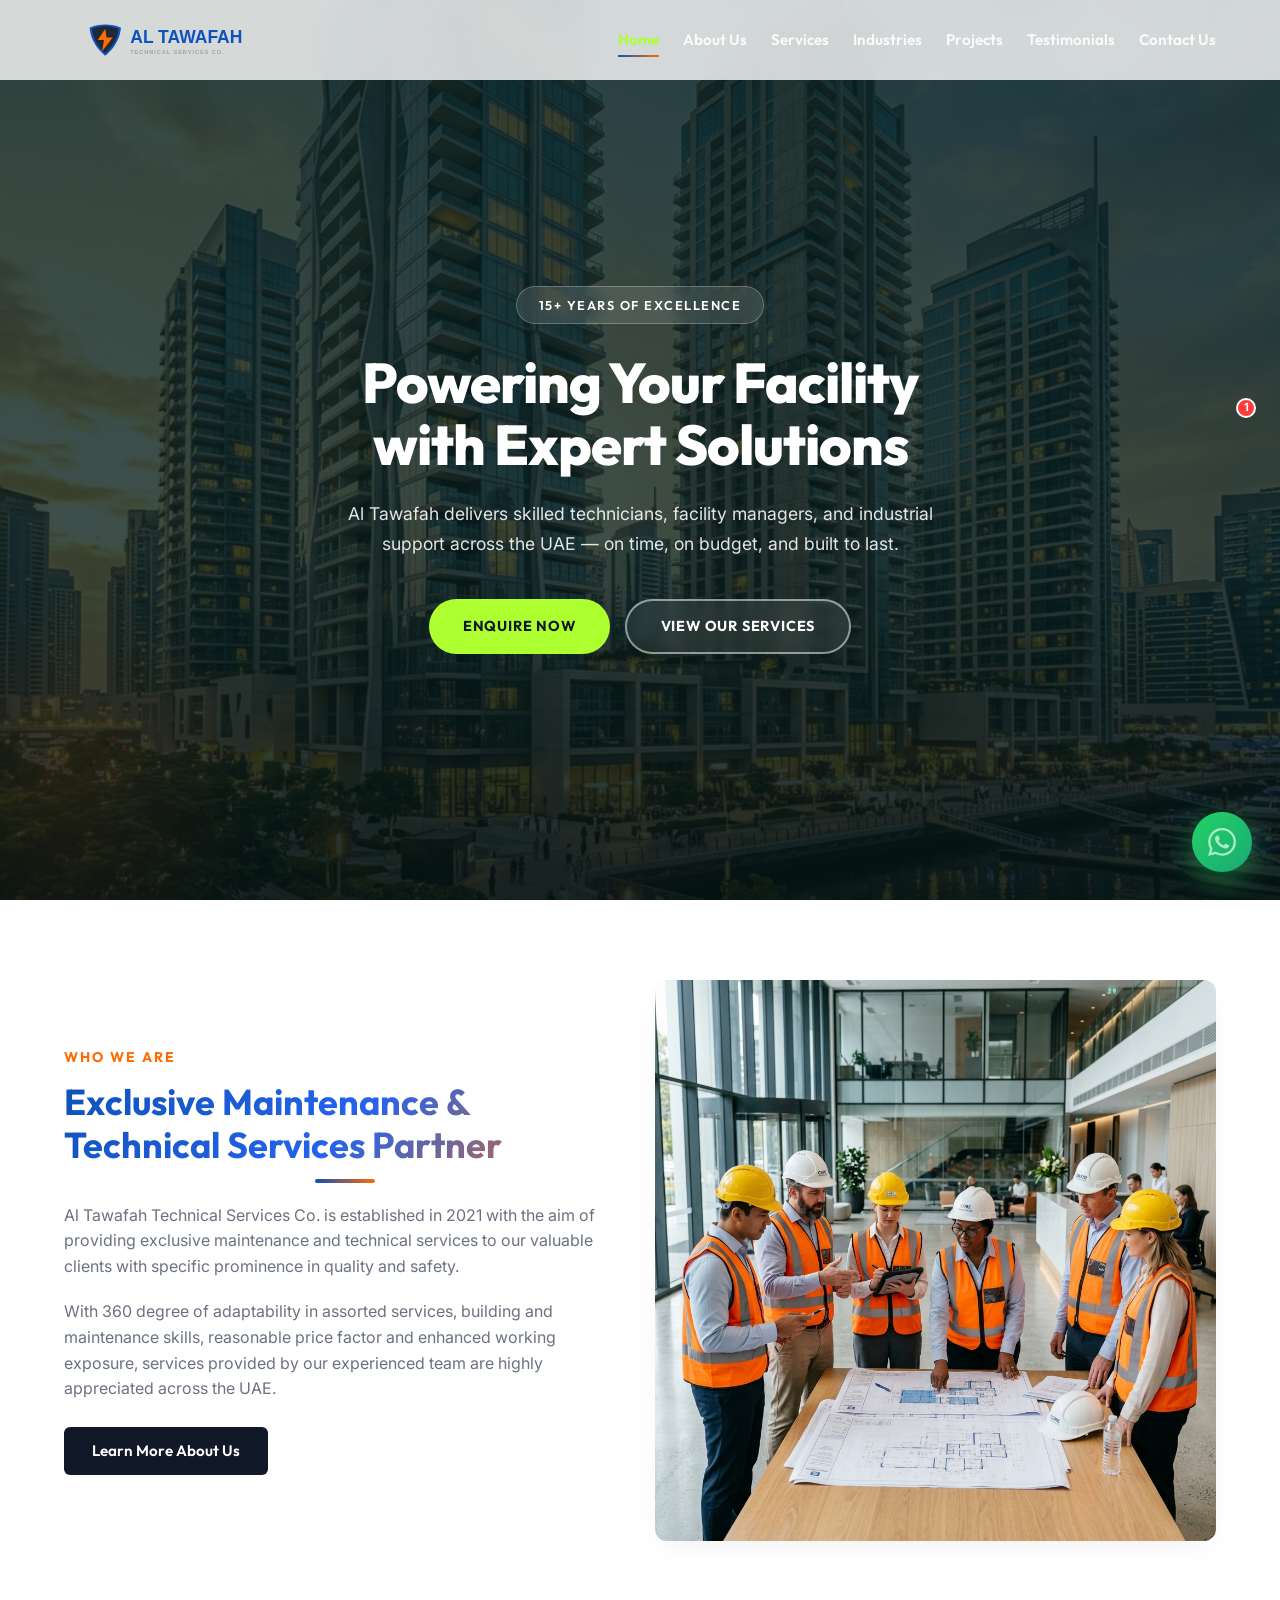
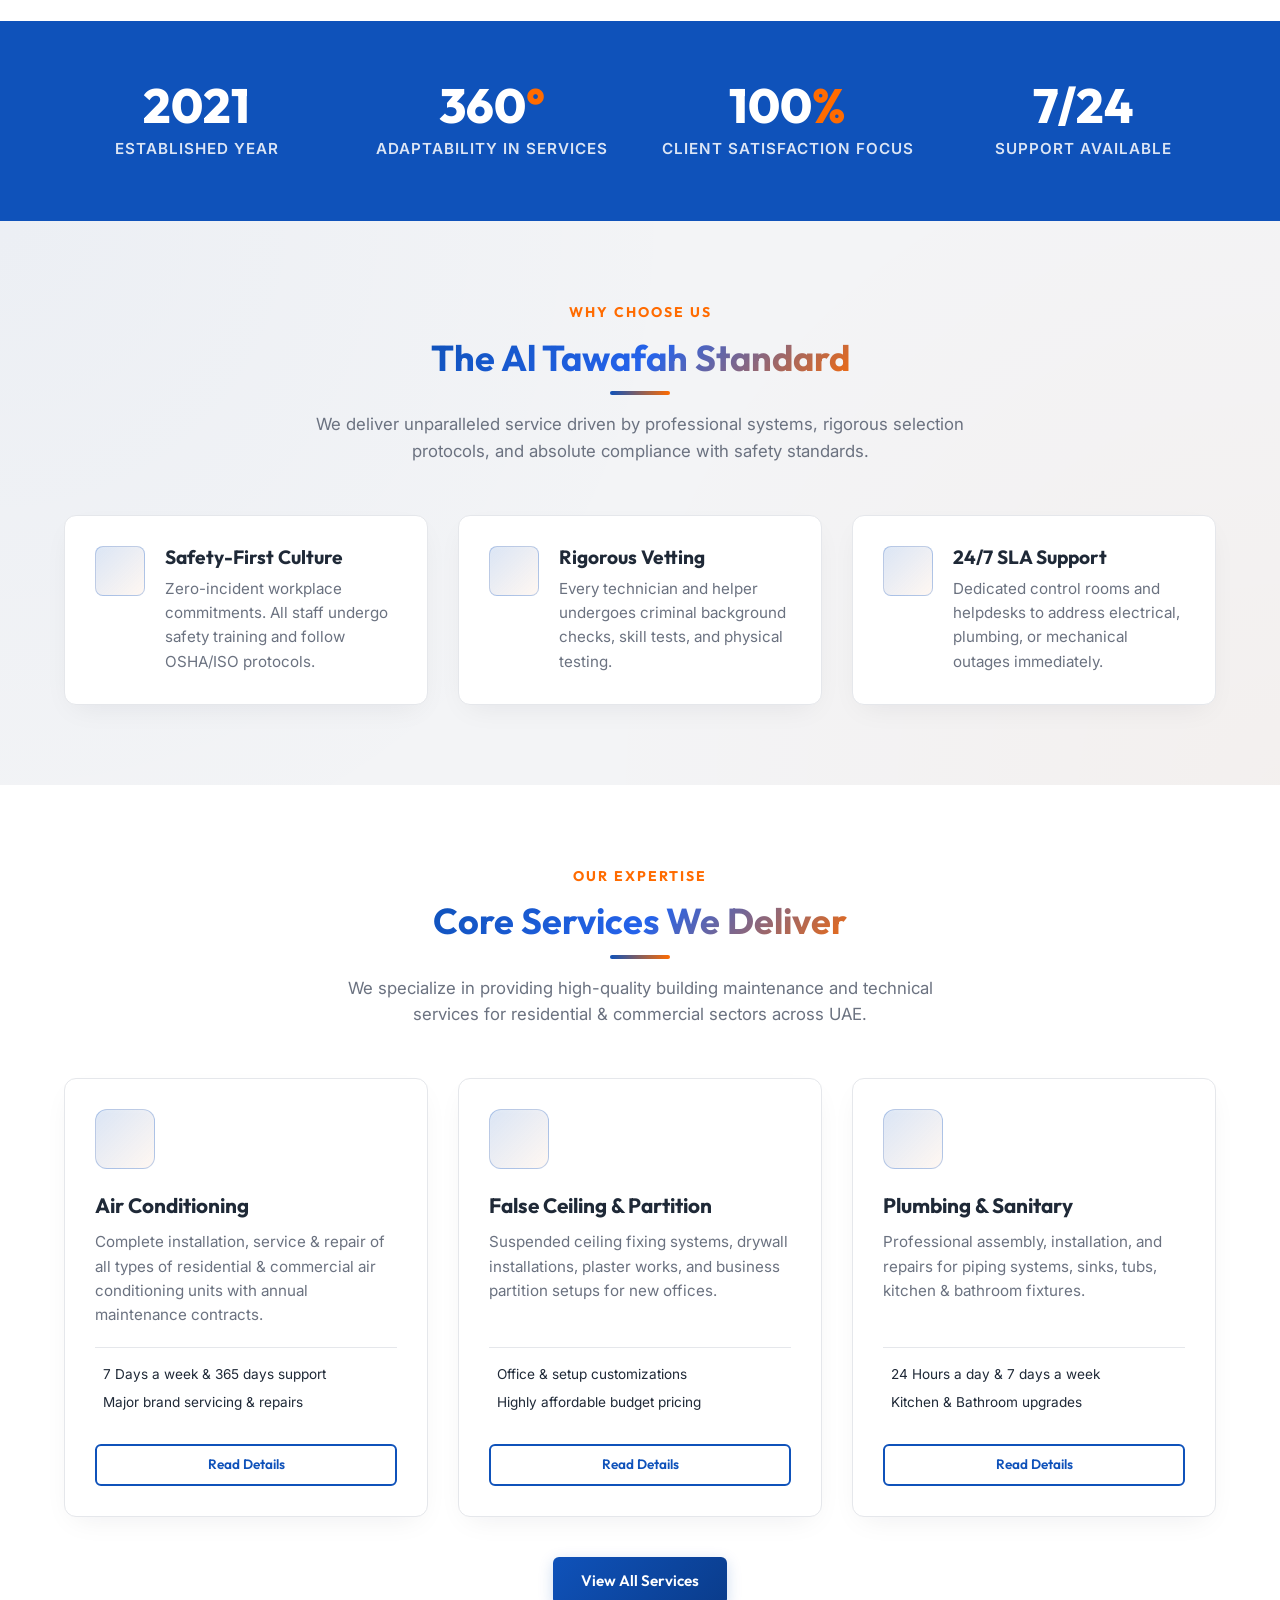
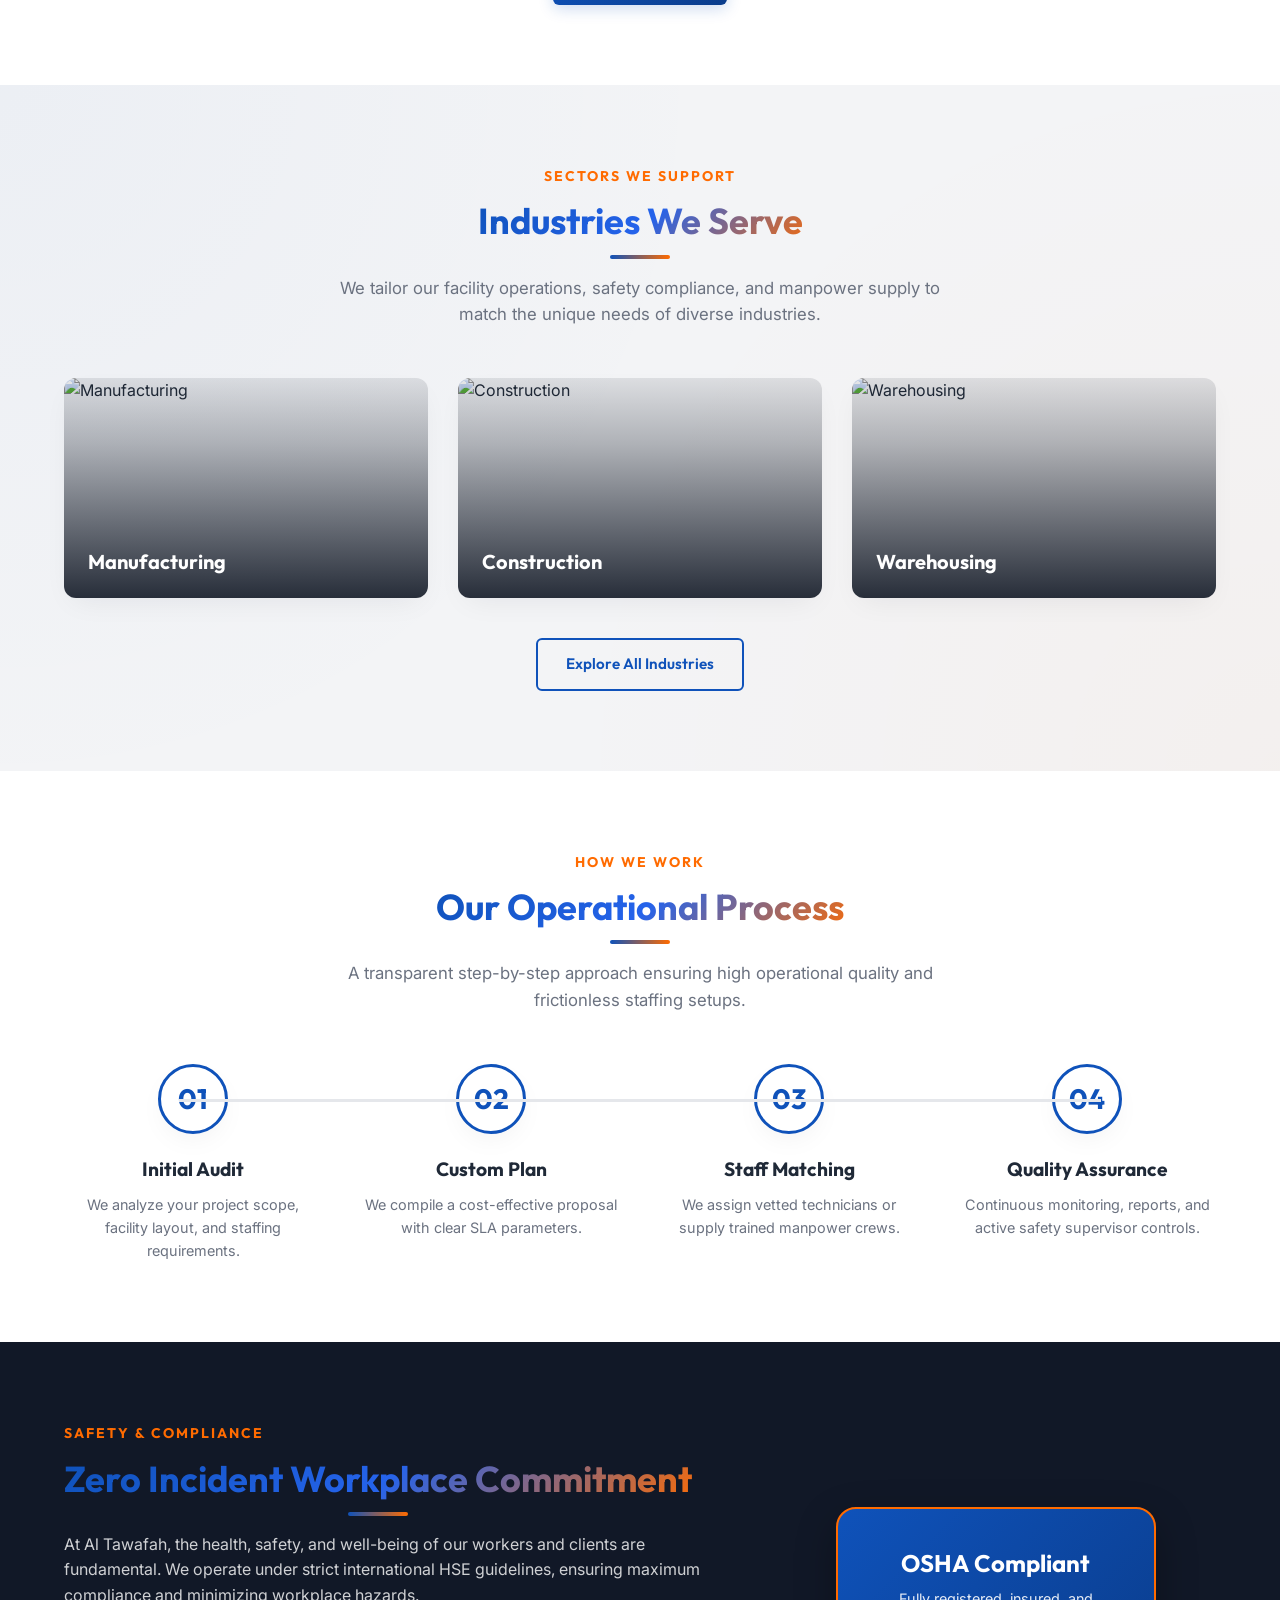
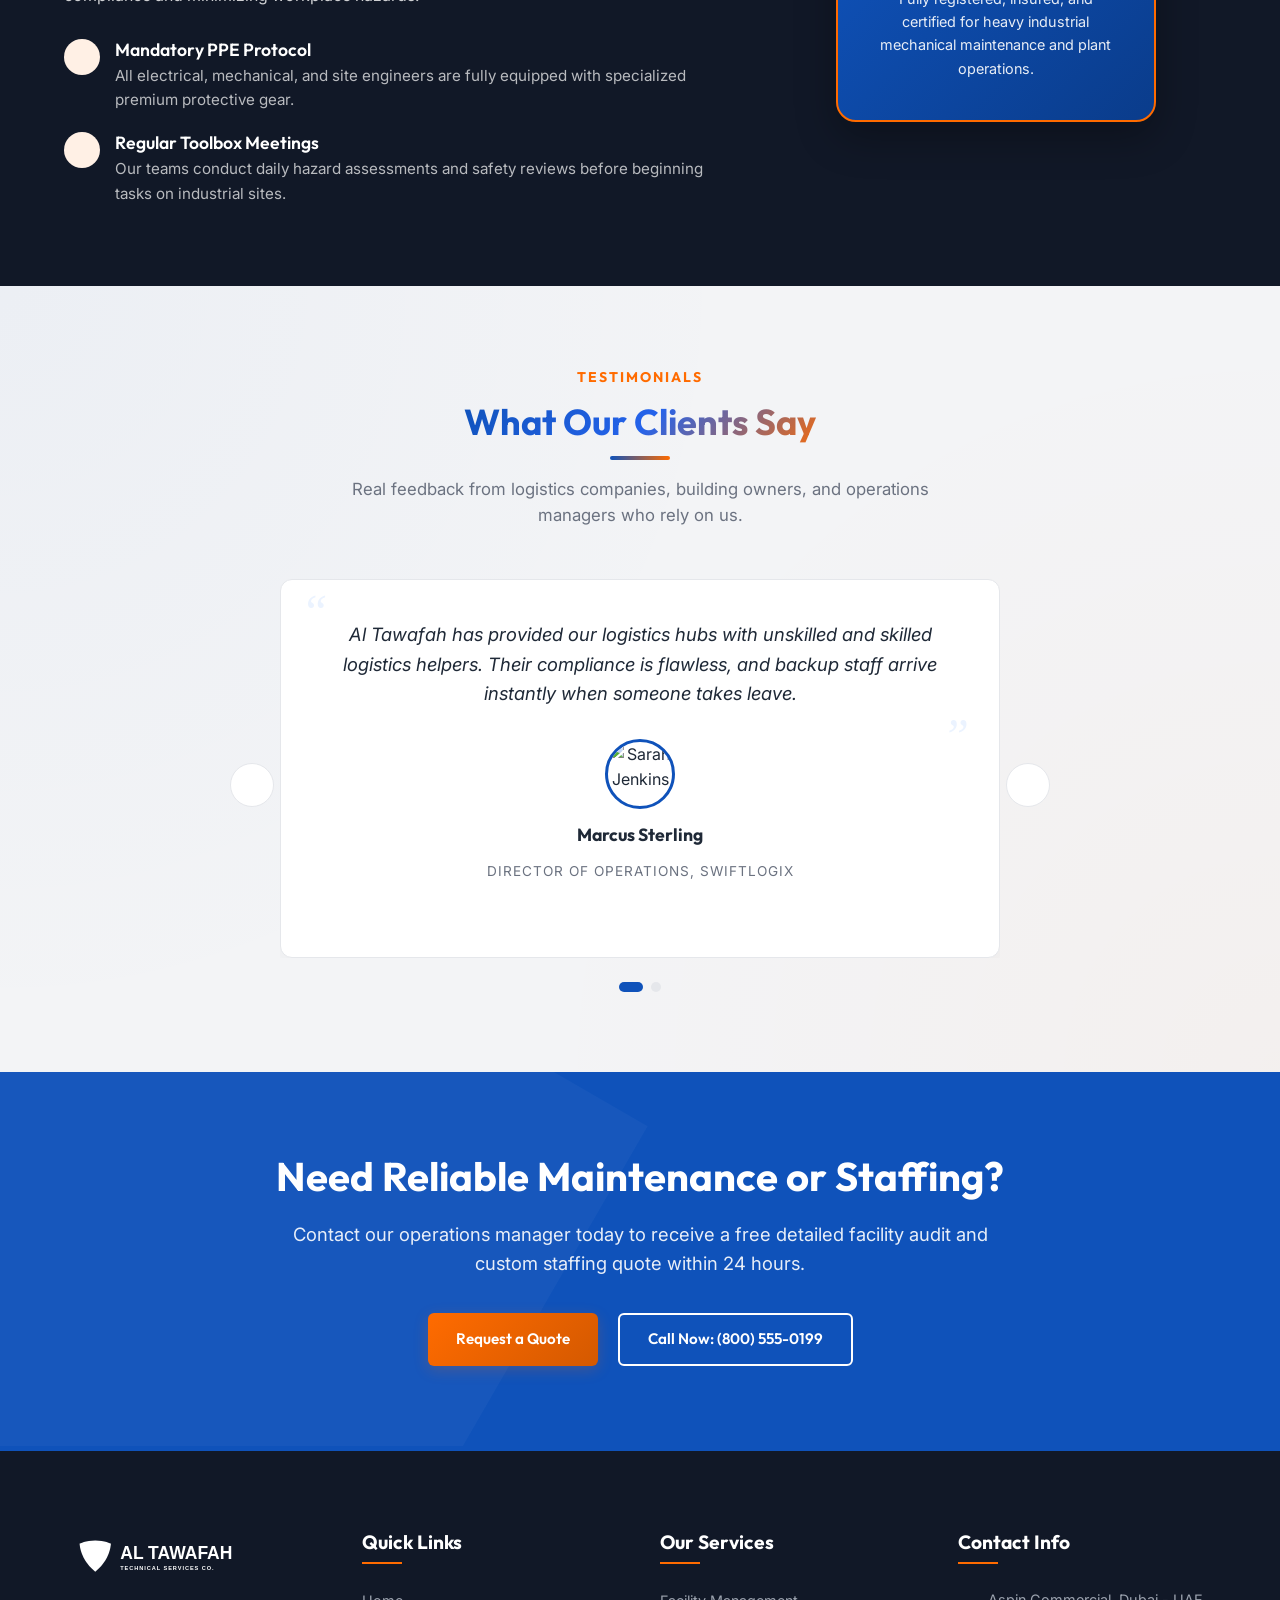
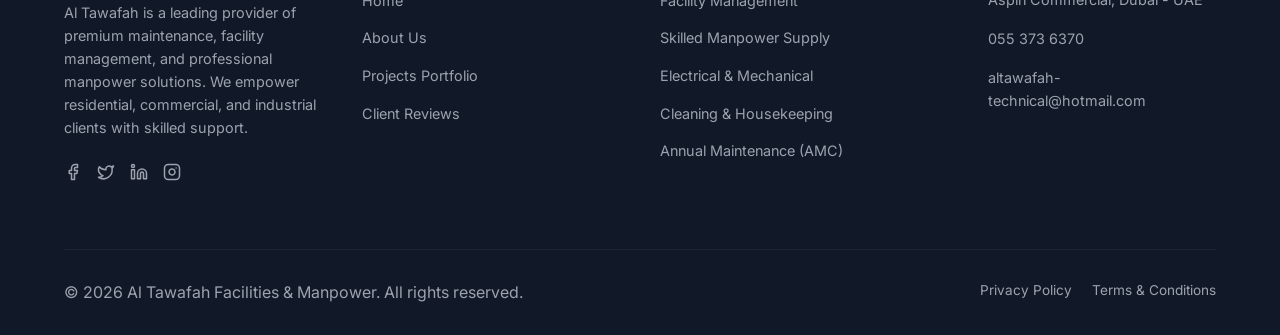
==== index.html @ 61badb54 "first commit" ====
<!DOCTYPE html>
<html lang="en">
<head>
  <meta charset="UTF-8">
  <meta name="viewport" content="width=device-width, initial-scale=1.0">
  <title>Al Tawafah | Premium Maintenance & Manpower Supply Solutions</title>
  <meta name="description" content="Al Tawafah provides high-quality facility management, skilled and unskilled manpower supply, industrial maintenance, electrical, HVAC, and cleaning services.">
  <link rel="stylesheet" href="css/style.css">
  <link rel="icon" type="image/svg+xml" href="assets/logo.svg">
</head>
<body>

  <!-- Top Bar -->
  <div class="top-bar" style="display:none;">
    <div class="container top-bar-content">
      <div class="top-info">
        <span><i data-lucide="clock" style="width:14px; height:14px; vertical-align:middle; margin-right:4px;"></i> Mon - Sat: 8:00 AM - 6:00 PM</span>
        <a href="tel:+0553736370"><i data-lucide="phone" style="width:14px; height:14px; vertical-align:middle; margin-right:4px;"></i> 055 373 6370</a>
        <a href="mailto:altawafah-technical@hotmail.com"><i data-lucide="mail" style="width:14px; height:14px; vertical-align:middle; margin-right:4px;"></i> altawafah-technical@hotmail.com</a>
      </div>
      <div class="top-socials">
        <a href="#" aria-label="Facebook"><i data-lucide="facebook" style="width:16px; height:16px;"></i></a>
        <a href="#" aria-label="Twitter"><i data-lucide="twitter" style="width:16px; height:16px;"></i></a>
        <a href="#" aria-label="LinkedIn"><i data-lucide="linkedin" style="width:16px; height:16px;"></i></a>
        <a href="#" aria-label="Instagram"><i data-lucide="instagram" style="width:16px; height:16px;"></i></a>
      </div>
    </div>
  </div>

  <!-- Header -->
  <header class="header">
    <div class="container header-container">
      <a href="index.html" class="logo-wrapper">
        <img src="assets/logo.svg" alt="Al Tawafah Logo" style="width:100%; height:100%;">
      </a>
      
      <!-- Desktop Navigation -->
      <nav class="nav">
        <ul class="nav-list">
          <li><a href="index.html" class="nav-link active">Home</a></li>
          <li><a href="about.html" class="nav-link">About Us</a></li>
          <li><a href="services.html" class="nav-link">Services</a></li>
          <li><a href="industries.html" class="nav-link">Industries</a></li>
          <li><a href="projects.html" class="nav-link">Projects</a></li>          
          <li><a href="testimonials.html" class="nav-link">Testimonials</a></li>
          <li><a href="contact.html" class="nav-link">Contact Us</a></li>
        </ul>
      </nav>

      <!-- Nav Actions -->
      <!-- <div class="nav-actions">
        <button class="theme-toggle" aria-label="Toggle Theme">
          <i data-lucide="moon" class="moon-icon" style="width:20px; height:20px;"></i>
          <i data-lucide="sun" class="sun-icon" style="width:20px; height:20px;"></i>
        </button>
        <a href="contact.html" class="btn btn-lime btn-sm btn-nav-cta">Get In Touch</a>
        <button class="hamburger" aria-label="Toggle Mobile Menu">
          <span></span>
          <span></span>
          <span></span>
        </button>
      </div> -->
    </div>
  </header>

  <!-- Mobile Drawer Overlay -->
  <div class="drawer-overlay"></div>

  <!-- Mobile Drawer Menu -->
  <div class="mobile-nav-drawer">
    <ul class="mobile-nav-list">
      <li><a href="index.html" class="mobile-nav-link active">Home</a></li>
      <li><a href="about.html" class="mobile-nav-link">About Us</a></li>
      <li><a href="services.html" class="mobile-nav-link">Services</a></li>
      <li><a href="industries.html" class="mobile-nav-link">Industries</a></li>
      <li><a href="projects.html" class="mobile-nav-link">Projects</a></li>
      
      <li><a href="testimonials.html" class="mobile-nav-link">Testimonials</a></li>
      <li><a href="contact.html" class="mobile-nav-link">Contact Us</a></li>
    </ul>
    <div class="mobile-nav-cta">
      <a href="contact.html" class="btn btn-primary" style="display:block; text-align:center;">Get a Quote</a>
    </div>
  </div>

  <!-- Hero Section -->
  <section class="hero hero-brikly">
    <div class="hero-overlay"></div>
    <img src="assets/images/hero_building_bg.png" alt="Modern Buildings" class="hero-bg-img">
    <div class="container">
      <div class="hero-content hero-content-center animate-on-scroll animate-fade-in-up">
        <span class="hero-badge">15+ Years of Excellence</span>
        <h1 class="hero-title hero-title-large">Powering Your Facility<br>with Expert Solutions</h1>
        <p class="hero-desc hero-desc-center">Al Tawafah delivers skilled technicians, facility managers, and industrial support across the UAE — on time, on budget, and built to last.</p>
        <div class="hero-actions hero-actions-center">
          <a href="contact.html" class="btn btn-lime btn-pill">Enquire Now</a>
          <a href="services.html" class="btn btn-ghost btn-pill">View Our Services</a>
        </div>
      </div>
    </div>
  </section>

  <!-- Introduction & Corporate Stats -->
  <section class="section">
    <div class="container">
      <div class="grid grid-2" style="align-items: center;">
        <div class="animate-on-scroll animate-slide-in-left">
          <span class="section-subtitle">Who We Are</span>
          <h2 class="section-title" style="text-align: left; margin-bottom: 20px;">Exclusive Maintenance & Technical Services Partner</h2>
          <p style="color: var(--text-muted); margin-bottom: 20px;">Al Tawafah Technical Services Co. is established in 2021 with the aim of providing exclusive maintenance and technical services to our valuable clients with specific prominence in quality and safety.</p>
          <p style="color: var(--text-muted); margin-bottom: 25px;">With 360 degree of adaptability in assorted services, building and maintenance skills, reasonable price factor and enhanced working exposure, services provided by our experienced team are highly appreciated across the UAE.</p>
          <a href="about.html" class="btn btn-dark">Learn More About Us</a>
        </div>
        <div class="animate-on-scroll animate-slide-in-right" style="position: relative;">
          <img src="assets/images/about_company.png" alt="Engineers working" style="border-radius: var(--border-radius); box-shadow: var(--card-shadow); width: 100%;">
        </div>
      </div>
    </div>
  </section>

  <!-- Statistics Counter Section -->
  <section class="stats-section">
    <div class="container">
      <div class="stats-grid">
        <div>
          <div class="stat-number">2021</div>
          <div class="stat-title">Established Year</div>
        </div>
        <div>
          <div class="stat-number">360<span>°</span></div>
          <div class="stat-title">Adaptability in Services</div>
        </div>
        <div>
          <div class="stat-number">100<span>%</span></div>
          <div class="stat-title">Client Satisfaction Focus</div>
        </div>
        <div>
          <div class="stat-number">7/24</div>
          <div class="stat-title">Support Available</div>
        </div>
      </div>
    </div>
  </section>

  <!-- Why Choose Us Section -->
  <section class="section section-bg">
    <div class="container">
      <div class="section-header">
        <span class="section-subtitle">Why Choose Us</span>
        <h2 class="section-title">The Al Tawafah Standard</h2>
        <p class="section-desc">We deliver unparalleled service driven by professional systems, rigorous selection protocols, and absolute compliance with safety standards.</p>
      </div>

      <div class="grid grid-3">
        <div class="card val-card animate-on-scroll animate-fade-in-up">
          <div class="val-icon"><i data-lucide="shield-check"></i></div>
          <div>
            <h3 class="val-title">Safety-First Culture</h3>
            <p class="val-desc">Zero-incident workplace commitments. All staff undergo safety training and follow OSHA/ISO protocols.</p>
          </div>
        </div>
        <div class="card val-card animate-on-scroll animate-fade-in-up" style="animation-delay: 0.1s;">
          <div class="val-icon"><i data-lucide="user-check"></i></div>
          <div>
            <h3 class="val-title">Rigorous Vetting</h3>
            <p class="val-desc">Every technician and helper undergoes criminal background checks, skill tests, and physical testing.</p>
          </div>
        </div>
        <div class="card val-card animate-on-scroll animate-fade-in-up" style="animation-delay: 0.2s;">
          <div class="val-icon"><i data-lucide="clock-4"></i></div>
          <div>
            <h3 class="val-title">24/7 SLA Support</h3>
            <p class="val-desc">Dedicated control rooms and helpdesks to address electrical, plumbing, or mechanical outages immediately.</p>
          </div>
        </div>
      </div>
    </div>
  </section>

  <!-- Core Services Section -->
  <section class="section">
    <div class="container">
      <div class="section-header">
        <span class="section-subtitle">Our Expertise</span>
        <h2 class="section-title">Core Services We Deliver</h2>
        <p class="section-desc">We specialize in providing high-quality building maintenance and technical services for residential & commercial sectors across UAE.</p>
      </div>

      <div class="service-grid">
        <!-- Service 1: AC -->
        <div class="card service-card animate-on-scroll animate-fade-in-up">
          <div class="service-icon"><i data-lucide="wind"></i></div>
          <h3 class="service-title">Air Conditioning</h3>
          <p class="service-desc">Complete installation, service & repair of all types of residential & commercial air conditioning units with annual maintenance contracts.</p>
          <div class="service-benefits">
            <div class="service-benefit-item"><i data-lucide="check"></i> 7 Days a week & 365 days support</div>
            <div class="service-benefit-item"><i data-lucide="check"></i> Major brand servicing & repairs</div>
          </div>
          <a href="services.html#ac" class="btn btn-outline btn-sm">Read Details</a>
        </div>
        <!-- Service 2: False Ceiling -->
        <div class="card service-card animate-on-scroll animate-fade-in-up" style="animation-delay: 0.1s;">
          <div class="service-icon"><i data-lucide="layout"></i></div>
          <h3 class="service-title">False Ceiling & Partition</h3>
          <p class="service-desc">Suspended ceiling fixing systems, drywall installations, plaster works, and business partition setups for new offices.</p>
          <div class="service-benefits">
            <div class="service-benefit-item"><i data-lucide="check"></i> Office & setup customizations</div>
            <div class="service-benefit-item"><i data-lucide="check"></i> Highly affordable budget pricing</div>
          </div>
          <a href="services.html#ceiling" class="btn btn-outline btn-sm">Read Details</a>
        </div>
        <!-- Service 3: Plumbing -->
        <div class="card service-card animate-on-scroll animate-fade-in-up" style="animation-delay: 0.2s;">
          <div class="service-icon"><i data-lucide="droplet"></i></div>
          <h3 class="service-title">Plumbing &amp; Sanitary</h3>
          <p class="service-desc">Professional assembly, installation, and repairs for piping systems, sinks, tubs, kitchen & bathroom fixtures.</p>
          <div class="service-benefits">
            <div class="service-benefit-item"><i data-lucide="check"></i> 24 Hours a day & 7 days a week</div>
            <div class="service-benefit-item"><i data-lucide="check"></i> Kitchen & Bathroom upgrades</div>
          </div>
          <a href="services.html#plumbing" class="btn btn-outline btn-sm">Read Details</a>
        </div>
      </div>
      
      <div style="text-align: center; margin-top: 40px;">
        <a href="services.html" class="btn btn-primary">View All Services</a>
      </div>
    </div>
  </section>

  <!-- Industries We Serve (Teaser) -->
  <section class="section section-bg">
    <div class="container">
      <div class="section-header">
        <span class="section-subtitle">Sectors We Support</span>
        <h2 class="section-title">Industries We Serve</h2>
        <p class="section-desc">We tailor our facility operations, safety compliance, and manpower supply to match the unique needs of diverse industries.</p>
      </div>

      <div class="grid grid-3">
        <div class="industry-card animate-on-scroll animate-fade-in-up">
          <img src="https://images.unsplash.com/photo-1581091226825-a6a2a5aee158?auto=format&fit=crop&w=600&q=80" alt="Manufacturing">
          <div class="industry-overlay"></div>
          <div class="industry-content">
            <h3 class="industry-card-title">Manufacturing <i data-lucide="arrow-right"></i></h3>
          </div>
        </div>
        <div class="industry-card animate-on-scroll animate-fade-in-up" style="animation-delay: 0.1s;">
          <img src="https://images.unsplash.com/photo-1541888946425-d81bb19240f5?auto=format&fit=crop&w=600&q=80" alt="Construction">
          <div class="industry-overlay"></div>
          <div class="industry-content">
            <h3 class="industry-card-title">Construction <i data-lucide="arrow-right"></i></h3>
          </div>
        </div>
        <div class="industry-card animate-on-scroll animate-fade-in-up" style="animation-delay: 0.2s;">
          <img src="https://images.unsplash.com/photo-1586528116311-ad8dd3c8310d?auto=format&fit=crop&w=600&q=80" alt="Warehousing">
          <div class="industry-overlay"></div>
          <div class="industry-content">
            <h3 class="industry-card-title">Warehousing <i data-lucide="arrow-right"></i></h3>
          </div>
        </div>
      </div>

      <div style="text-align: center; margin-top: 40px;">
        <a href="industries.html" class="btn btn-outline">Explore All Industries</a>
      </div>
    </div>
  </section>

  <!-- Our Process Section -->
  <section class="section">
    <div class="container">
      <div class="section-header">
        <span class="section-subtitle">How We Work</span>
        <h2 class="section-title">Our Operational Process</h2>
        <p class="section-desc">A transparent step-by-step approach ensuring high operational quality and frictionless staffing setups.</p>
      </div>

      <div class="process-grid">
        <div class="process-step animate-on-scroll animate-fade-in-up">
          <div class="step-number">01</div>
          <h3 class="step-title">Initial Audit</h3>
          <p class="step-desc">We analyze your project scope, facility layout, and staffing requirements.</p>
        </div>
        <div class="process-step animate-on-scroll animate-fade-in-up" style="animation-delay: 0.1s;">
          <div class="step-number">02</div>
          <h3 class="step-title">Custom Plan</h3>
          <p class="step-desc">We compile a cost-effective proposal with clear SLA parameters.</p>
        </div>
        <div class="process-step animate-on-scroll animate-fade-in-up" style="animation-delay: 0.2s;">
          <div class="step-number">03</div>
          <h3 class="step-title">Staff Matching</h3>
          <p class="step-desc">We assign vetted technicians or supply trained manpower crews.</p>
        </div>
        <div class="process-step animate-on-scroll animate-fade-in-up" style="animation-delay: 0.3s;">
          <div class="step-number">04</div>
          <h3 class="step-title">Quality Assurance</h3>
          <p class="step-desc">Continuous monitoring, reports, and active safety supervisor controls.</p>
        </div>
      </div>
    </div>
  </section>

  <!-- Health & Safety Commitment Section -->
  <section class="safety-commitment">
    <div class="container">
      <div class="safety-grid">
        <div class="animate-on-scroll animate-slide-in-left">
          <span class="section-subtitle" style="color: var(--secondary);">Safety &amp; Compliance</span>
          <h2 class="section-title" style="text-align: left; color: #FFFFFF;">Zero Incident Workplace Commitment</h2>
          <p style="color: rgba(255, 255, 255, 0.8); margin-bottom: 25px;">At Al Tawafah, the health, safety, and well-being of our workers and clients are fundamental. We operate under strict international HSE guidelines, ensuring maximum compliance and minimizing workplace hazards.</p>
          
          <div class="safety-points">
            <div class="safety-item">
              <div class="safety-badge-icon"><i data-lucide="check" style="width:16px; height:16px;"></i></div>
              <div>
                <h4 class="safety-item-title">Mandatory PPE Protocol</h4>
                <p class="safety-item-desc">All electrical, mechanical, and site engineers are fully equipped with specialized premium protective gear.</p>
              </div>
            </div>
            <div class="safety-item">
              <div class="safety-badge-icon"><i data-lucide="check" style="width:16px; height:16px;"></i></div>
              <div>
                <h4 class="safety-item-title">Regular Toolbox Meetings</h4>
                <p class="safety-item-desc">Our teams conduct daily hazard assessments and safety reviews before beginning tasks on industrial sites.</p>
              </div>
            </div>
          </div>
        </div>
        
        <div class="safety-visual animate-on-scroll animate-slide-in-right">
          <div class="safety-shield-box">
            <i data-lucide="shield-alert"></i>
            <h3 class="safety-shield-title">OSHA Compliant</h3>
            <p class="safety-shield-desc">Fully registered, insured, and certified for heavy industrial mechanical maintenance and plant operations.</p>
          </div>
        </div>
      </div>
    </div>
  </section>

  <!-- Client Testimonials Section (Slider) -->
  <section class="section section-bg">
    <div class="container">
      <div class="section-header">
        <span class="section-subtitle">Testimonials</span>
        <h2 class="section-title">What Our Clients Say</h2>
        <p class="section-desc">Real feedback from logistics companies, building owners, and operations managers who rely on us.</p>
      </div>

      <div class="testimonial-slider-container animate-on-scroll animate-fade-in-up">
        <div class="testimonial-slider">
          <div class="testimonial-track">
            <!-- Slide 1 -->
            <div class="testimonial-slide active">
              <div class="testimonial-box">
                <p class="testimonial-quote">Al Tawafah has provided our logistics hubs with unskilled and skilled logistics helpers. Their compliance is flawless, and backup staff arrive instantly when someone takes leave.</p>
                <div class="testimonial-user">
                  <img src="https://images.unsplash.com/photo-1472099645785-5658abf4ff4e?auto=format&fit=crop&w=120&h=120&q=80" alt="Sarah Jenkins" class="testimonial-avatar">
                  <span class="testimonial-name">Marcus Sterling</span>
                  <span class="testimonial-company">Director of Operations, SwiftLogix</span>
                  <div class="testimonial-rating">
                    <i data-lucide="star" style="fill:#FBBF24; stroke:#FBBF24; width:16px; height:16px;"></i>
                    <i data-lucide="star" style="fill:#FBBF24; stroke:#FBBF24; width:16px; height:16px;"></i>
                    <i data-lucide="star" style="fill:#FBBF24; stroke:#FBBF24; width:16px; height:16px;"></i>
                    <i data-lucide="star" style="fill:#FBBF24; stroke:#FBBF24; width:16px; height:16px;"></i>
                    <i data-lucide="star" style="fill:#FBBF24; stroke:#FBBF24; width:16px; height:16px;"></i>
                  </div>
                </div>
              </div>
            </div>
            <!-- Slide 2 -->
            <div class="testimonial-slide">
              <div class="testimonial-box">
                <p class="testimonial-quote">Their Annual Maintenance Contract (AMC) resolved all our commercial building problems. HVAC system downtime dropped by 80% within the first three months of working together.</p>
                <div class="testimonial-user">
                  <img src="https://images.unsplash.com/photo-1519085360753-af0119f7cbe7?auto=format&fit=crop&w=120&h=120&q=80" alt="Dave Miller" class="testimonial-avatar">
                  <span class="testimonial-name">David Miller</span>
                  <span class="testimonial-company">Facility Lead, Nexus Offices</span>
                  <div class="testimonial-rating">
                    <i data-lucide="star" style="fill:#FBBF24; stroke:#FBBF24; width:16px; height:16px;"></i>
                    <i data-lucide="star" style="fill:#FBBF24; stroke:#FBBF24; width:16px; height:16px;"></i>
                    <i data-lucide="star" style="fill:#FBBF24; stroke:#FBBF24; width:16px; height:16px;"></i>
                    <i data-lucide="star" style="fill:#FBBF24; stroke:#FBBF24; width:16px; height:16px;"></i>
                    <i data-lucide="star" style="fill:#FBBF24; stroke:#FBBF24; width:16px; height:16px;"></i>
                  </div>
                </div>
              </div>
            </div>
          </div>
        </div>

        <!-- Controls -->
        <button class="slider-btn slider-btn-prev" aria-label="Previous Slide"><i data-lucide="chevron-left"></i></button>
        <button class="slider-btn slider-btn-next" aria-label="Next Slide"><i data-lucide="chevron-right"></i></button>
        
        <!-- Dots -->
        <div class="slider-dots"></div>
      </div>
    </div>
  </section>

  <!-- CTA Section -->
  <section class="cta-section">
    <div class="container">
      <div class="cta-content animate-on-scroll animate-fade-in-up">
        <h2 class="cta-title">Need Reliable Maintenance or Staffing?</h2>
        <p class="cta-desc">Contact our operations manager today to receive a free detailed facility audit and custom staffing quote within 24 hours.</p>
        <div class="cta-buttons">
          <a href="contact.html" class="btn btn-secondary">Request a Quote</a>
          <a href="tel:+0553736370" class="btn btn-outline" style="border-color:#FFFFFF; color:#FFFFFF;">Call Now: (800) 555-0199</a>
        </div>
      </div>
    </div>
  </section>

  <!-- Footer -->
  <footer class="footer">
    <div class="container">
      <div class="footer-grid">
        <!-- Col 1: Logo & Desc -->
        <div>
          <div class="footer-logo">
            <img src="assets/logo.svg" alt="Al Tawafah Logo" style="filter: brightness(0) invert(1); width:100%; height:100%;">
          </div>
          <p class="footer-desc">
            Al Tawafah is a leading provider of premium maintenance, facility management, and professional manpower solutions. We empower residential, commercial, and industrial clients with skilled support.
          </p>
          <div class="top-socials" style="gap: 15px;">
            <a href="#" aria-label="Facebook"><i data-lucide="facebook" style="width:18px; height:18px;"></i></a>
            <a href="#" aria-label="Twitter"><i data-lucide="twitter" style="width:18px; height:18px;"></i></a>
            <a href="#" aria-label="LinkedIn"><i data-lucide="linkedin" style="width:18px; height:18px;"></i></a>
            <a href="#" aria-label="Instagram"><i data-lucide="instagram" style="width:18px; height:18px;"></i></a>
          </div>
        </div>

        <!-- Col 2: Quick Links -->
        <div>
          <h3 class="footer-title">Quick Links</h3>
          <ul class="footer-links">
            <li><a href="index.html">Home</a></li>
            <li><a href="about.html">About Us</a></li>
            <li><a href="projects.html">Projects Portfolio</a></li>
            <li><a href="testimonials.html">Client Reviews</a></li>
          </ul>
        </div>

        <!-- Col 3: Services -->
        <div>
          <h3 class="footer-title">Our Services</h3>
          <ul class="footer-links">
            <li><a href="services.html">Facility Management</a></li>
            <li><a href="services.html">Skilled Manpower Supply</a></li>
            <li><a href="services.html">Electrical &amp; Mechanical</a></li>
            <li><a href="services.html">Cleaning &amp; Housekeeping</a></li>
            <li><a href="services.html">Annual Maintenance (AMC)</a></li>
          </ul>
        </div>

        <!-- Col 4: Contact -->
        <div>
          <h3 class="footer-title">Contact Info</h3>
          <div class="footer-contact-item">
            <i data-lucide="map-pin" style="width:18px; height:18px;"></i>
            <span>Aspin Commercial, Dubai - UAE</span>
          </div>
          <div class="footer-contact-item">
            <i data-lucide="phone" style="width:18px; height:18px;"></i>
            <a href="tel:+0553736370">055 373 6370</a>
          </div>
          <div class="footer-contact-item">
            <i data-lucide="mail" style="width:18px; height:18px;"></i>
            <a href="mailto:altawafah-technical@hotmail.com">altawafah-technical@hotmail.com</a>
          </div>
        </div>
      </div>

      <!-- Bottom -->
      <div class="footer-bottom">
        <p>&copy; 2026 Al Tawafah Facilities &amp; Manpower. All rights reserved.</p>
        <div class="footer-bottom-links">
          <a href="privacy.html">Privacy Policy</a>
          <a href="terms.html">Terms &amp; Conditions</a>
        </div>
      </div>
    </div>
  </footer>

  <!-- ===== WhatsApp Chat Widget ===== -->
  <div class="wa-widget" id="waWidget">

    <!-- Popup Chat Panel -->
    <div class="wa-popup" id="waPopup" aria-live="polite">
      <div class="wa-popup-header">
        <div class="wa-agent-info">
          <div class="wa-avatar">
            <svg viewBox="0 0 40 40" fill="none" xmlns="http://www.w3.org/2000/svg" width="40" height="40">
              <circle cx="20" cy="20" r="20" fill="#25D366"/>
              <path d="M20 10c-5.523 0-10 4.477-10 10a9.96 9.96 0 001.47 5.197L10 30l4.935-1.443A9.96 9.96 0 0020 30c5.523 0 10-4.477 10-10S25.523 10 20 10z" fill="white" fill-opacity="0.25"/>
              <path d="M26 23.5c-.3-.15-1.77-.87-2.04-.97-.28-.1-.48-.15-.68.15-.2.3-.77.97-.94 1.17-.17.2-.35.22-.65.07-.3-.15-1.27-.47-2.41-1.5-.89-.8-1.49-1.78-1.66-2.08-.17-.3-.02-.46.13-.6.13-.13.3-.35.45-.52.15-.17.2-.3.3-.5.1-.2.05-.37-.02-.52-.07-.15-.68-1.63-.93-2.23-.24-.58-.49-.5-.68-.51l-.58-.01c-.2 0-.52.07-.79.37-.27.3-1.04 1.02-1.04 2.48s1.07 2.88 1.21 3.08c.15.2 2.1 3.2 5.09 4.49.71.31 1.27.49 1.7.63.71.23 1.36.2 1.88.12.57-.09 1.77-.72 2.01-1.42.25-.7.25-1.3.17-1.42-.07-.12-.27-.2-.57-.35z" fill="white"/>
            </svg>
          </div>
          <div>
            <div class="wa-agent-name">Al Tawafah Support</div>
            <div class="wa-agent-status"><span class="wa-status-dot"></span> Online now</div>
          </div>
        </div>
        <button class="wa-close-btn" id="waCloseBtn" aria-label="Close chat">
          <svg width="14" height="14" viewBox="0 0 14 14" fill="none"><path d="M1 1l12 12M13 1L1 13" stroke="currentColor" stroke-width="2" stroke-linecap="round"/></svg>
        </button>
      </div>

      <div class="wa-popup-body">
        <div class="wa-chat-bubble">
          <p>👋 Hi there! Welcome to <strong>Al Tawafah</strong>.</p>
          <p>How can we help you today? Click below to start a conversation on WhatsApp — we typically reply within minutes!</p>
          <span class="wa-bubble-time">Today</span>
        </div>
      </div>

      <div class="wa-popup-footer">
        <a
          href="https://wa.me/0553736370?text=Hello%20Al Tawafah!%20I%20would%20like%20to%20enquire%20about%20your%20services."
          class="wa-start-btn"
          target="_blank"
          rel="noopener noreferrer"
          id="waStartBtn"
        >
          <svg width="20" height="20" viewBox="0 0 24 24" fill="currentColor" xmlns="http://www.w3.org/2000/svg">
            <path d="M17.472 14.382c-.297-.149-1.758-.867-2.03-.967-.273-.099-.471-.148-.67.15-.197.297-.767.966-.94 1.164-.173.199-.347.223-.644.075-.297-.15-1.255-.463-2.39-1.475-.883-.788-1.48-1.761-1.653-2.059-.173-.297-.018-.458.13-.606.134-.133.298-.347.446-.52.149-.174.198-.298.298-.497.099-.198.05-.371-.025-.52-.075-.149-.669-1.612-.916-2.207-.242-.579-.487-.5-.669-.51-.173-.008-.371-.01-.57-.01-.198 0-.52.074-.792.372-.272.297-1.04 1.016-1.04 2.479 0 1.462 1.065 2.875 1.213 3.074.149.198 2.096 3.2 5.077 4.487.709.306 1.262.489 1.694.625.712.227 1.36.195 1.871.118.571-.085 1.758-.719 2.006-1.413.248-.694.248-1.289.173-1.413-.074-.124-.272-.198-.57-.347m-5.421 7.403h-.004a9.87 9.87 0 01-5.031-1.378l-.361-.214-3.741.982.998-3.648-.235-.374a9.86 9.86 0 01-1.51-5.26c.001-5.45 4.436-9.884 9.888-9.884 2.64 0 5.122 1.03 6.988 2.898a9.825 9.825 0 012.893 6.994c-.003 5.45-4.437 9.884-9.885 9.884m8.413-18.297A11.815 11.815 0 0012.05 0C5.495 0 .16 5.335.157 11.892c0 2.096.547 4.142 1.588 5.945L.057 24l6.305-1.654a11.882 11.882 0 005.683 1.448h.005c6.554 0 11.89-5.335 11.893-11.893a11.821 11.821 0 00-3.48-8.413z"/>
          </svg>
          Start Chat on WhatsApp
        </a>
        <p class="wa-privacy-note">🔒 Your conversation is private &amp; secure</p>
      </div>
    </div>

    <!-- Floating Action Button -->
    <button class="wa-fab" id="waFab" aria-label="Chat on WhatsApp" aria-expanded="false">
      <span class="wa-fab-pulse"></span>
      <svg class="wa-fab-icon wa-icon-open" width="28" height="28" viewBox="0 0 24 24" fill="currentColor" xmlns="http://www.w3.org/2000/svg">
        <path d="M17.472 14.382c-.297-.149-1.758-.867-2.03-.967-.273-.099-.471-.148-.67.15-.197.297-.767.966-.94 1.164-.173.199-.347.223-.644.075-.297-.15-1.255-.463-2.39-1.475-.883-.788-1.48-1.761-1.653-2.059-.173-.297-.018-.458.13-.606.134-.133.298-.347.446-.52.149-.174.198-.298.298-.497.099-.198.05-.371-.025-.52-.075-.149-.669-1.612-.916-2.207-.242-.579-.487-.5-.669-.51-.173-.008-.371-.01-.57-.01-.198 0-.52.074-.792.372-.272.297-1.04 1.016-1.04 2.479 0 1.462 1.065 2.875 1.213 3.074.149.198 2.096 3.2 5.077 4.487.709.306 1.262.489 1.694.625.712.227 1.36.195 1.871.118.571-.085 1.758-.719 2.006-1.413.248-.694.248-1.289.173-1.413-.074-.124-.272-.198-.57-.347m-5.421 7.403h-.004a9.87 9.87 0 01-5.031-1.378l-.361-.214-3.741.982.998-3.648-.235-.374a9.86 9.86 0 01-1.51-5.26c.001-5.45 4.436-9.884 9.888-9.884 2.64 0 5.122 1.03 6.988 2.898a9.825 9.825 0 012.893 6.994c-.003 5.45-4.437 9.884-9.885 9.884m8.413-18.297A11.815 11.815 0 0012.05 0C5.495 0 .16 5.335.157 11.892c0 2.096.547 4.142 1.588 5.945L.057 24l6.305-1.654a11.882 11.882 0 005.683 1.448h.005c6.554 0 11.89-5.335 11.893-11.893a11.821 11.821 0 00-3.48-8.413z"/>
      </svg>
      <svg class="wa-fab-icon wa-icon-close" width="20" height="20" viewBox="0 0 14 14" fill="none">
        <path d="M1 1l12 12M13 1L1 13" stroke="currentColor" stroke-width="2.5" stroke-linecap="round"/>
      </svg>
    </button>

    <!-- Notification Badge -->
    <span class="wa-notification-badge" id="waBadge">1</span>
  </div>

  <a href="#" class="back-to-top" aria-label="Back to Top">
    <i data-lucide="arrow-up" style="width:24px; height:24px;"></i>
  </a>

  <!-- JavaScript CDN dependencies -->
  <script src="https://unpkg.com/lucide@latest"></script>
  <script src="js/main.js"></script>
</body>
</html>
---- css/style.css ----
@import url('https://fonts.googleapis.com/css2?family=Inter:wght@300;400;500;600;700&family=Outfit:wght@400;500;600;700;800&display=swap');

/* ==========================================
   CSS VARIABLES & DESIGN SYSTEM
   ========================================== */
:root {
  --primary: #0F52BA;        /* Premium Corporate Blue */
  --primary-dark: #0A3C8B;
  --primary-light: #EBF3FF;
  --secondary: #FF6B00;      /* Safety/Accent Orange */
  --secondary-dark: #D45900;
  --secondary-light: #FFF0E5;
  --dark: #111827;           /* Slate Gray */
  --light: #F9FAFB;
  --white: #FFFFFF;
  
  /* Theme Adaptable Variables (Default Light Mode) */
  --bg-body: #FFFFFF;
  --bg-surface: #FFFFFF;
  --bg-surface-alt: #F3F4F6;
  --text-main: #1F2937;
  --text-muted: #6B7280;
  --text-inverse: #FFFFFF;
  --border-color: #E5E7EB;
  --card-shadow: 0 10px 30px -10px rgba(17, 24, 39, 0.08);
  --card-shadow-hover: 0 20px 40px -15px rgba(15, 82, 186, 0.15);
  --input-bg: #FFFFFF;
  
  /* Font Families */
  --font-heading: 'Outfit', sans-serif;
  --font-body: 'Inter', sans-serif;
  
  /* Layout Spacing */
  --header-height: 80px;
  --container-max: 1200px;
  --border-radius: 12px;
  --transition: all 0.3s cubic-bezier(0.4, 0, 0.2, 1);
}

/* Dark Theme Variables */
body.dark-theme {
  --bg-body: #0B0F19;
  --bg-surface: #151D30;
  --bg-surface-alt: #1E293B;
  --text-main: #F9FAFB;
  --text-muted: #9CA3AF;
  --text-inverse: #111827;
  --border-color: #334155;
  --card-shadow: 0 10px 30px -10px rgba(0, 0, 0, 0.5);
  --card-shadow-hover: 0 20px 40px -15px rgba(15, 82, 186, 0.25);
  --input-bg: #1E293B;
}

/* ==========================================
   RESET & BASE STYLES
   ========================================== */
*, *::before, *::after {
  box-sizing: border-box;
  margin: 0;
  padding: 0;
}

html {
  scroll-behavior: smooth;
  font-size: 16px;
}

body {
  font-family: var(--font-body);
  background-color: var(--bg-body);
  color: var(--text-main);
  line-height: 1.6;
  transition: background-color 0.3s, color 0.3s;
  overflow-x: hidden;
}

h1, h2, h3, h4, h5, h6 {
  font-family: var(--font-heading);
  font-weight: 700;
  line-height: 1.2;
  color: var(--text-main);
}

a {
  color: inherit;
  text-decoration: none;
  transition: var(--transition);
}

img {
  max-width: 100%;
  height: auto;
  display: block;
}

button, input, textarea, select {
  font-family: inherit;
  font-size: inherit;
  color: inherit;
  border: none;
  background: none;
  outline: none;
}

button {
  cursor: pointer;
}

ul {
  list-style: none;
}

/* ==========================================
   UTILITY CLASSES & GRID
   ========================================== */
.container {
  width: 100%;
  max-width: var(--container-max);
  margin: 0 auto;
  padding: 0 24px;
}

.section {
  padding: 80px 0;
}

.section-bg {
  background-color: var(--bg-surface-alt);
}

.text-center { text-align: center; }
.text-left { text-align: left; }
.text-right { text-align: right; }

.section-header {
  max-width: 650px;
  margin: 0 auto 50px auto;
  text-align: center;
}

.section-subtitle {
  color: var(--secondary);
  font-family: var(--font-heading);
  font-weight: 700;
  text-transform: uppercase;
  letter-spacing: 2px;
  font-size: 0.875rem;
  margin-bottom: 12px;
  display: block;
}

.section-title {
  font-size: 2.25rem;
  margin-bottom: 16px;
  position: relative;
}

.section-title::after {
  content: '';
  display: block;
  width: 60px;
  height: 4px;
  background-color: var(--secondary);
  margin: 12px auto 0 auto;
  border-radius: 2px;
}

.section-header.text-left .section-title::after {
  margin: 12px 0 0 0;
}

.section-desc {
  color: var(--text-muted);
  font-size: 1.05rem;
}

/* Grid helper classes */
.grid {
  display: grid;
  gap: 30px;
}
.grid-2 { grid-template-columns: repeat(auto-fit, minmax(300px, 1fr)); }
.grid-3 { grid-template-columns: repeat(auto-fit, minmax(300px, 1fr)); }
.grid-4 { grid-template-columns: repeat(auto-fit, minmax(240px, 1fr)); }

@media (min-width: 992px) {
  .grid-3 { grid-template-columns: repeat(3, 1fr); }
  .grid-4 { grid-template-columns: repeat(4, 1fr); }
}

/* Buttons */
.btn {
  display: inline-flex;
  align-items: center;
  justify-content: center;
  gap: 8px;
  padding: 12px 28px;
  font-family: var(--font-heading);
  font-weight: 600;
  border-radius: 6px;
  transition: var(--transition);
  font-size: 0.95rem;
  text-align: center;
}

.btn-primary {
  background-color: var(--primary);
  color: var(--white);
}

.btn-primary:hover {
  background-color: var(--primary-dark);
  transform: translateY(-2px);
  box-shadow: 0 4px 15px rgba(15, 82, 186, 0.3);
}

.btn-secondary {
  background-color: var(--secondary);
  color: var(--white);
}

.btn-secondary:hover {
  background-color: var(--secondary-dark);
  transform: translateY(-2px);
  box-shadow: 0 4px 15px rgba(255, 107, 0, 0.3);
}

.btn-outline {
  border: 2px solid var(--primary);
  color: var(--primary);
}

.btn-outline:hover {
  background-color: var(--primary);
  color: var(--white);
  transform: translateY(-2px);
}

.btn-dark {
  background-color: var(--dark);
  color: var(--white);
}

.btn-dark:hover {
  background-color: #1f2937;
  transform: translateY(-2px);
}

body.dark-theme .btn-dark {
  background-color: var(--white);
  color: var(--dark);
}
body.dark-theme .btn-dark:hover {
  background-color: var(--light);
}

.btn-sm {
  padding: 8px 16px;
  font-size: 0.85rem;
}

/* Lime (accent) Button - Brikly CTA style */
.btn-lime {
  background-color: #ADFF2F;
  color: #111827;
  font-weight: 700;
  letter-spacing: 0.5px;
}

.btn-lime:hover {
  background-color: #9AE620;
  transform: translateY(-2px);
  box-shadow: 0 6px 20px rgba(173, 255, 47, 0.35);
}

/* Ghost Button (dark translucent outline) */
.btn-ghost {
  background-color: rgba(255, 255, 255, 0.08);
  color: #FFFFFF;
  border: 2px solid rgba(255, 255, 255, 0.5);
  backdrop-filter: blur(6px);
}

.btn-ghost:hover {
  background-color: rgba(255, 255, 255, 0.18);
  border-color: #FFFFFF;
  transform: translateY(-2px);
}

/* Pill shape modifier */
.btn-pill {
  border-radius: 50px;
  padding: 14px 34px;
  font-size: 0.9rem;
  font-weight: 700;
  letter-spacing: 0.8px;
  text-transform: uppercase;
}

/* Badges / Stats */
.badge {
  display: inline-block;
  padding: 4px 12px;
  font-size: 0.75rem;
  font-weight: 700;
  text-transform: uppercase;
  border-radius: 20px;
  background-color: var(--primary-light);
  color: var(--primary);
}

body.dark-theme .badge {
  background-color: rgba(15, 82, 186, 0.2);
  color: #60A5FA;
}

/* Cards */
.card {
  background-color: var(--bg-surface);
  border: 1px solid var(--border-color);
  border-radius: var(--border-radius);
  padding: 30px;
  box-shadow: var(--card-shadow);
  transition: var(--transition);
}

.card:hover {
  transform: translateY(-5px);
  box-shadow: var(--card-shadow-hover);
  border-color: rgba(15, 82, 186, 0.3);
}

/* ==========================================
   NAVIGATION HEADER
   ========================================== */
.top-bar {
  background-color: var(--dark);
  color: rgba(255, 255, 255, 0.8);
  font-size: 0.85rem;
  padding: 8px 0;
  border-bottom: 1px solid rgba(255, 255, 255, 0.1);
}

.top-bar-content {
  display: flex;
  justify-content: space-between;
  align-items: center;
}

.top-info, .top-socials {
  display: flex;
  gap: 20px;
  align-items: center;
}

.top-info a, .top-info span {
  display: inline-flex;
  align-items: center;
  gap: 6px;
}

.top-socials a:hover {
  color: var(--secondary);
}

.header {
  position: fixed;
  top: 0;
  left: 0;
  right: 0;
  z-index: 1000;
  background-color: transparent;
  border-bottom: 1px solid transparent;
  height: var(--header-height);
  transition: background-color 0.4s ease, border-color 0.4s ease, box-shadow 0.4s ease;
}

.header.scrolled {
  background-color: var(--bg-body);
  border-bottom: 1px solid var(--border-color);
  box-shadow: 0 4px 20px rgba(0, 0, 0, 0.1);
  height: 70px;
}

/* When header is transparent (over hero), make nav links white */
.header:not(.scrolled) .nav-link {
  color: rgba(255, 255, 255, 0.9);
}

.header:not(.scrolled) .nav-link:hover,
.header:not(.scrolled) .nav-link.active {
  color: #ADFF2F;
}

.header:not(.scrolled) .nav-link::after {
  background-color: #ADFF2F;
}

.header:not(.scrolled) .hamburger span {
  background-color: #FFFFFF;
}

.header:not(.scrolled) .theme-toggle {
  background-color: rgba(255,255,255,0.1);
  color: #FFFFFF;
}

.header-container {
  display: flex;
  justify-content: space-between;
  align-items: center;
  height: 100%;
}

.logo-wrapper {
  display: flex;
  align-items: center;
  height: 50px;
  width: 220px;
}

.nav {
  display: none;
}

.nav-list {
  display: flex;
  gap: 24px;
  align-items: center;
}

.nav-link {
  font-family: var(--font-heading);
  font-weight: 600;
  font-size: 0.95rem;
  position: relative;
  padding: 8px 0;
  color: var(--text-main);
}

.nav-link:hover, .nav-link.active {
  color: var(--primary);
}

.nav-link::after {
  content: '';
  position: absolute;
  bottom: 0;
  left: 0;
  width: 0;
  height: 2px;
  background-color: var(--primary);
  transition: var(--transition);
}

.nav-link:hover::after, .nav-link.active::after {
  width: 100%;
}

.nav-actions {
  display: flex;
  align-items: center;
  gap: 15px;
}

/* Pill-shaped nav CTA button */
.btn-nav-cta {
  border-radius: 50px !important;
  padding: 10px 24px !important;
  font-size: 0.85rem !important;
  letter-spacing: 0.5px;
  text-transform: uppercase;
  font-weight: 700 !important;
}

/* Theme Toggle Button */
.theme-toggle {
  background: none;
  border: none;
  cursor: pointer;
  color: var(--text-main);
  padding: 8px;
  border-radius: 50%;
  display: flex;
  align-items: center;
  justify-content: center;
  background-color: var(--bg-surface-alt);
  transition: var(--transition);
}

.theme-toggle:hover {
  background-color: var(--border-color);
  color: var(--primary);
}

.theme-toggle .sun-icon {
  display: none;
}

body.dark-theme .theme-toggle .moon-icon {
  display: none;
}

body.dark-theme .theme-toggle .sun-icon {
  display: block;
}

/* Hamburger Menu Button */
.hamburger {
  display: flex;
  flex-direction: column;
  justify-content: space-between;
  width: 24px;
  height: 18px;
  background: transparent;
  border: none;
  cursor: pointer;
  z-index: 1100;
}

.hamburger span {
  width: 100%;
  height: 2px;
  background-color: var(--text-main);
  transition: var(--transition);
  transform-origin: left center;
}

/* Hamburger active animation */
.hamburger.active span:nth-child(1) {
  transform: rotate(45deg);
}
.hamburger.active span:nth-child(2) {
  opacity: 0;
  width: 0;
}
.hamburger.active span:nth-child(3) {
  transform: rotate(-45deg);
}

/* Mobile Nav Drawer */
.mobile-nav-drawer {
  position: fixed;
  top: 0;
  right: -100%;
  width: 300px;
  height: 100vh;
  background-color: var(--bg-surface);
  box-shadow: -10px 0 30px rgba(0, 0, 0, 0.1);
  z-index: 1050;
  display: flex;
  flex-direction: column;
  padding: 100px 30px 40px 30px;
  transition: var(--transition);
}

.mobile-nav-drawer.active {
  right: 0;
}

.mobile-nav-list {
  display: flex;
  flex-direction: column;
  gap: 20px;
  margin-bottom: auto;
}

.mobile-nav-link {
  font-family: var(--font-heading);
  font-size: 1.15rem;
  font-weight: 600;
}

.mobile-nav-link:hover, .mobile-nav-link.active {
  color: var(--primary);
  padding-left: 5px;
}

.mobile-nav-cta {
  margin-top: 30px;
}

.drawer-overlay {
  position: fixed;
  top: 0;
  left: 0;
  width: 100vw;
  height: 100vh;
  background-color: rgba(0, 0, 0, 0.5);
  backdrop-filter: blur(4px);
  z-index: 1040;
  opacity: 0;
  visibility: hidden;
  transition: var(--transition);
}

.drawer-overlay.active {
  opacity: 1;
  visibility: visible;
}

@media (min-width: 992px) {
  .nav {
    display: block;
  }
  .hamburger {
    display: none;
  }
  .mobile-nav-drawer, .drawer-overlay {
    display: none;
  }
}

/* ==========================================
   HERO BANNER - BRIKLY STYLE
   ========================================== */
.hero {
  position: relative;
  background-color: #0d2a2a;
  color: var(--white);
  min-height: 100vh;
  display: flex;
  align-items: center;
  overflow: hidden;
}

/* Dark teal overlay matching the Brikly design */
.hero-overlay {
  position: absolute;
  top: 0;
  left: 0;
  width: 100%;
  height: 100%;
  background: linear-gradient(
    to bottom,
    rgba(10, 35, 35, 0.82) 0%,
    rgba(8, 30, 30, 0.78) 60%,
    rgba(5, 20, 20, 0.88) 100%
  );
  z-index: 1;
}

.hero-bg-img {
  position: absolute;
  top: 0;
  left: 0;
  width: 100%;
  height: 100%;
  object-fit: cover;
  object-position: center;
  z-index: 0;
  transform: scale(1.03);
  animation: heroZoom 12s ease-in-out infinite alternate;
}

@keyframes heroZoom {
  from { transform: scale(1.03); }
  to   { transform: scale(1.08); }
}

.hero .container {
  position: relative;
  z-index: 2;
  width: 100%;
}

/* Centered hero content */
.hero-content {
  max-width: 700px;
}

.hero-content-center {
  max-width: 780px;
  margin: 0 auto;
  text-align: center;
  padding: 140px 0 100px;
}

/* Badge pill */
.hero-badge {
  display: inline-block;
  background-color: rgba(255, 255, 255, 0.12);
  backdrop-filter: blur(8px);
  border: 1px solid rgba(255, 255, 255, 0.25);
  color: #FFFFFF;
  font-family: var(--font-heading);
  font-weight: 600;
  font-size: 0.8rem;
  letter-spacing: 1.5px;
  text-transform: uppercase;
  padding: 8px 22px;
  border-radius: 50px;
  margin-bottom: 28px;
  animation: badgePulse 3s ease-in-out infinite;
}

@keyframes badgePulse {
  0%, 100% { box-shadow: 0 0 0 0 rgba(173, 255, 47, 0.15); }
  50% { box-shadow: 0 0 0 8px rgba(173, 255, 47, 0); }
}

.hero-title {
  font-size: 3rem;
  line-height: 1.1;
  margin-bottom: 24px;
  color: var(--white);
  font-family: var(--font-heading);
}

.hero-title-large {
  font-size: clamp(2.8rem, 6vw, 5rem);
  font-weight: 800;
  letter-spacing: -1px;
}

.hero-title span {
  color: #ADFF2F;
}

.hero-desc {
  font-size: 1.1rem;
  margin-bottom: 40px;
  opacity: 0.88;
  line-height: 1.7;
  color: #FFFFFF;
}

.hero-desc-center {
  max-width: 600px;
  margin-left: auto;
  margin-right: auto;
  margin-bottom: 40px;
}

.hero-actions {
  display: flex;
  flex-wrap: wrap;
  gap: 15px;
}

.hero-actions-center {
  justify-content: center;
}

@media (min-width: 768px) {
  .hero-title {
    font-size: 3.5rem;
  }
}

/* ==========================================
   PAGE HERO (Subpages Banner)
   ========================================== */
.page-hero {
  position: relative;
  background-color: var(--dark);
  color: var(--white);
  padding: 80px 0;
  text-align: center;
  overflow: hidden;
}

.page-hero-overlay {
  position: absolute;
  top: 0;
  left: 0;
  width: 100%;
  height: 100%;
  background: linear-gradient(to right, rgba(15, 82, 186, 0.9), rgba(17, 24, 37, 0.95));
  z-index: 1;
}

.page-hero .container {
  position: relative;
  z-index: 2;
}

.page-hero-title {
  font-size: 2.5rem;
  margin-bottom: 12px;
  color: var(--white);
}

.breadcrumbs {
  display: flex;
  justify-content: center;
  gap: 8px;
  font-size: 0.9rem;
  opacity: 0.8;
}

.breadcrumbs a:hover {
  color: var(--secondary);
}

.breadcrumbs span {
  color: var(--secondary);
}

/* ==========================================
   WHY CHOOSE US & CORE VALUES
   ========================================== */
.val-card {
  display: flex;
  gap: 20px;
}

.val-icon {
  flex-shrink: 0;
  width: 50px;
  height: 50px;
  border-radius: 8px;
  background-color: var(--primary-light);
  color: var(--primary);
  display: flex;
  align-items: center;
  justify-content: center;
}

body.dark-theme .val-icon {
  background-color: rgba(15, 82, 186, 0.2);
  color: #60A5FA;
}

.val-title {
  font-size: 1.2rem;
  margin-bottom: 8px;
}

.val-desc {
  color: var(--text-muted);
  font-size: 0.95rem;
}

/* ==========================================
   SERVICE CARD SPECIFICS
   ========================================== */
.service-grid {
  display: grid;
  grid-template-columns: repeat(auto-fit, minmax(280px, 1fr));
  gap: 30px;
}

.service-card {
  display: flex;
  flex-direction: column;
  height: 100%;
  text-align: left;
}

.service-icon {
  width: 60px;
  height: 60px;
  border-radius: 12px;
  background-color: var(--primary-light);
  color: var(--primary);
  display: flex;
  align-items: center;
  justify-content: center;
  margin-bottom: 24px;
  transition: var(--transition);
}

body.dark-theme .service-icon {
  background-color: rgba(15, 82, 186, 0.2);
  color: #60A5FA;
}

.service-card:hover .service-icon {
  background-color: var(--secondary);
  color: var(--white);
  transform: scale(1.05);
}

.service-title {
  font-size: 1.3rem;
  margin-bottom: 12px;
}

.service-desc {
  color: var(--text-muted);
  font-size: 0.95rem;
  margin-bottom: 20px;
  flex-grow: 1;
}

.service-benefits {
  margin-bottom: 24px;
  border-top: 1px solid var(--border-color);
  padding-top: 16px;
}

.service-benefit-item {
  display: flex;
  align-items: center;
  gap: 8px;
  font-size: 0.85rem;
  color: var(--text-main);
  margin-bottom: 6px;
}

.service-benefit-item i {
  color: #10B981; /* Green check */
}

/* ==========================================
   INDUSTRIES
   ========================================== */
.industry-card {
  position: relative;
  border-radius: var(--border-radius);
  overflow: hidden;
  height: 220px;
  display: flex;
  align-items: flex-end;
  box-shadow: var(--card-shadow);
  transition: var(--transition);
}

.industry-overlay {
  position: absolute;
  top: 0;
  left: 0;
  width: 100%;
  height: 100%;
  background: linear-gradient(to top, rgba(17, 24, 37, 0.9) 0%, rgba(17, 24, 37, 0.3) 70%, rgba(17, 24, 37, 0.1) 100%);
  z-index: 1;
  transition: var(--transition);
}

.industry-card img {
  position: absolute;
  top: 0;
  left: 0;
  width: 100%;
  height: 100%;
  object-fit: cover;
  z-index: 0;
  transition: var(--transition);
}

.industry-content {
  position: relative;
  z-index: 2;
  padding: 24px;
  width: 100%;
  color: var(--white);
}

.industry-card-title {
  font-size: 1.25rem;
  color: var(--white);
  display: flex;
  align-items: center;
  justify-content: space-between;
}

.industry-card-title i {
  font-size: 1.1rem;
  opacity: 0;
  transform: translateX(-10px);
  transition: var(--transition);
}

.industry-card:hover {
  transform: translateY(-5px);
}

.industry-card:hover img {
  transform: scale(1.08);
}

.industry-card:hover .industry-overlay {
  background: linear-gradient(to top, rgba(15, 82, 186, 0.95) 0%, rgba(15, 82, 186, 0.5) 70%, rgba(15, 82, 186, 0.2) 100%);
}

.industry-card:hover .industry-card-title i {
  opacity: 1;
  transform: translateX(0);
}

/* ==========================================
   STATISTICS
   ========================================== */
.stats-section {
  background-color: var(--primary);
  color: var(--white);
  padding: 60px 0;
  position: relative;
}

.stats-grid {
  display: grid;
  grid-template-columns: repeat(2, 1fr);
  gap: 30px;
  text-align: center;
}

@media (min-width: 768px) {
  .stats-grid {
    grid-template-columns: repeat(4, 1fr);
  }
}

.stat-number {
  font-family: var(--font-heading);
  font-size: 3rem;
  font-weight: 800;
  color: var(--white);
  line-height: 1;
  margin-bottom: 8px;
}

.stat-number span {
  color: var(--secondary);
}

.stat-title {
  font-size: 0.95rem;
  font-weight: 600;
  text-transform: uppercase;
  letter-spacing: 1px;
  color: rgba(255, 255, 255, 0.85);
}

/* ==========================================
   OUR PROCESS / STEPS
   ========================================== */
.process-grid {
  display: grid;
  grid-template-columns: repeat(auto-fit, minmax(220px, 1fr));
  gap: 40px;
  position: relative;
}

.process-step {
  text-align: center;
  position: relative;
}

.step-number {
  width: 70px;
  height: 70px;
  border-radius: 50%;
  background-color: var(--bg-surface);
  border: 3px solid var(--primary);
  color: var(--primary);
  font-family: var(--font-heading);
  font-size: 1.75rem;
  font-weight: 700;
  display: flex;
  align-items: center;
  justify-content: center;
  margin: 0 auto 24px auto;
  box-shadow: var(--card-shadow);
  transition: var(--transition);
  position: relative;
  z-index: 2;
}

.process-step:hover .step-number {
  background-color: var(--primary);
  color: var(--white);
  border-color: var(--secondary);
  transform: scale(1.05);
}

.step-title {
  font-size: 1.2rem;
  margin-bottom: 12px;
}

.step-desc {
  color: var(--text-muted);
  font-size: 0.9rem;
}

/* Horizontal Connector Line for Process (Desktop) */
@media (min-width: 992px) {
  .process-grid::before {
    content: '';
    position: absolute;
    top: 35px;
    left: 10%;
    width: 80%;
    height: 3px;
    background-color: var(--border-color);
    z-index: 1;
  }
}

/* ==========================================
   PROJECTS GALLERY
   ========================================== */
.gallery-filters {
  display: flex;
  flex-wrap: wrap;
  justify-content: center;
  gap: 10px;
  margin-bottom: 40px;
}

.filter-btn {
  padding: 8px 20px;
  background-color: var(--bg-surface-alt);
  color: var(--text-main);
  border-radius: 20px;
  font-size: 0.9rem;
  font-weight: 600;
  transition: var(--transition);
}

.filter-btn.active, .filter-btn:hover {
  background-color: var(--primary);
  color: var(--white);
}

.gallery-grid {
  display: grid;
  grid-template-columns: repeat(auto-fill, minmax(320px, 1fr));
  gap: 30px;
}

.project-card {
  background-color: var(--bg-surface);
  border-radius: var(--border-radius);
  overflow: hidden;
  border: 1px solid var(--border-color);
  box-shadow: var(--card-shadow);
  transition: var(--transition);
}

.project-img-wrapper {
  position: relative;
  height: 220px;
  overflow: hidden;
}

.project-img-wrapper img {
  width: 100%;
  height: 100%;
  object-fit: cover;
  transition: var(--transition);
}

.project-category {
  position: absolute;
  top: 15px;
  left: 15px;
  background-color: var(--secondary);
  color: var(--white);
  padding: 4px 12px;
  font-size: 0.75rem;
  font-weight: 700;
  text-transform: uppercase;
  border-radius: 4px;
  z-index: 2;
}

.project-card:hover {
  transform: translateY(-5px);
  box-shadow: var(--card-shadow-hover);
}

.project-card:hover img {
  transform: scale(1.08);
}

.project-info {
  padding: 24px;
}

.project-meta {
  display: flex;
  justify-content: space-between;
  font-size: 0.8rem;
  color: var(--text-muted);
  margin-bottom: 12px;
}

.project-meta span {
  display: inline-flex;
  align-items: center;
  gap: 4px;
}

.project-card-title {
  font-size: 1.25rem;
  margin-bottom: 8px;
}

.project-desc {
  color: var(--text-muted);
  font-size: 0.9rem;
  margin-bottom: 16px;
}

.project-location {
  display: flex;
  align-items: center;
  gap: 6px;
  font-size: 0.85rem;
  color: var(--text-main);
  font-weight: 500;
}

.project-location i {
  color: var(--primary);
}

/* ==========================================
   TESTIMONIALS SLIDER
   ========================================== */
.testimonial-slider-container {
  max-width: 800px;
  margin: 0 auto;
  position: relative;
  padding: 0 40px;
}

.testimonial-slider {
  overflow: hidden;
}

.testimonial-track {
  display: flex;
  transition: transform 0.5s ease-in-out;
}

.testimonial-slide {
  min-width: 100%;
  box-sizing: border-box;
  opacity: 0;
  transition: opacity 0.5s ease-in-out;
}

.testimonial-slide.active {
  opacity: 1;
}

.testimonial-box {
  background-color: var(--bg-surface);
  border: 1px solid var(--border-color);
  border-radius: var(--border-radius);
  padding: 40px;
  box-shadow: var(--card-shadow);
  text-align: center;
  position: relative;
}

.testimonial-quote {
  font-size: 1.15rem;
  font-style: italic;
  margin-bottom: 30px;
  color: var(--text-main);
  position: relative;
}

.testimonial-quote::before, .testimonial-quote::after {
  color: var(--primary-light);
  font-size: 3rem;
  font-family: Georgia, serif;
  position: absolute;
  line-height: 0.1;
}

body.dark-theme .testimonial-quote::before, body.dark-theme .testimonial-quote::after {
  color: rgba(15, 82, 186, 0.2);
}

.testimonial-quote::before {
  content: '“';
  top: -10px;
  left: -20px;
}

.testimonial-quote::after {
  content: '”';
  bottom: -30px;
  right: -10px;
}

.testimonial-user {
  display: flex;
  flex-direction: column;
  align-items: center;
  gap: 12px;
}

.testimonial-avatar {
  width: 70px;
  height: 70px;
  border-radius: 50%;
  object-fit: cover;
  border: 3px solid var(--primary);
}

.testimonial-name {
  font-family: var(--font-heading);
  font-weight: 700;
  font-size: 1.1rem;
}

.testimonial-company {
  font-size: 0.85rem;
  color: var(--text-muted);
  text-transform: uppercase;
  letter-spacing: 1px;
}

.testimonial-rating {
  color: #FBBF24; /* Star gold */
  display: flex;
  gap: 4px;
  justify-content: center;
  margin-top: 6px;
}

/* Slider Controls */
.slider-btn {
  position: absolute;
  top: 50%;
  transform: translateY(-50%);
  width: 44px;
  height: 44px;
  border-radius: 50%;
  background-color: var(--bg-surface);
  border: 1px solid var(--border-color);
  box-shadow: var(--shadow-sm);
  display: flex;
  align-items: center;
  justify-content: center;
  transition: var(--transition);
  color: var(--text-main);
}

.slider-btn:hover {
  background-color: var(--primary);
  color: var(--white);
  border-color: var(--primary);
}

.slider-btn-prev { left: -10px; }
.slider-btn-next { right: -10px; }

.slider-dots {
  display: flex;
  justify-content: center;
  gap: 8px;
  margin-top: 24px;
}

.slider-dot {
  width: 10px;
  height: 10px;
  border-radius: 50%;
  background-color: var(--border-color);
  transition: var(--transition);
  cursor: pointer;
}

.slider-dot.active {
  background-color: var(--primary);
  width: 24px;
  border-radius: 5px;
}

/* ==========================================
   HEALTH & SAFETY COMMITMENT
   ========================================== */
.safety-commitment {
  background-color: var(--dark);
  color: var(--white);
  padding: 80px 0;
  position: relative;
  overflow: hidden;
}

.safety-grid {
  display: grid;
  grid-template-columns: 1fr;
  gap: 50px;
  align-items: center;
}

@media (min-width: 992px) {
  .safety-grid {
    grid-template-columns: 1.2fr 0.8fr;
  }
}

.safety-content h2 {
  color: var(--white);
}

.safety-points {
  margin-top: 30px;
  display: grid;
  gap: 20px;
}

.safety-item {
  display: flex;
  gap: 15px;
}

.safety-badge-icon {
  flex-shrink: 0;
  width: 36px;
  height: 36px;
  border-radius: 50%;
  background-color: var(--secondary-light);
  color: var(--secondary);
  display: flex;
  align-items: center;
  justify-content: center;
  font-weight: 700;
}

.safety-item-title {
  font-family: var(--font-heading);
  font-size: 1.1rem;
  font-weight: 600;
  color: var(--white);
  margin-bottom: 4px;
}

.safety-item-desc {
  color: rgba(255, 255, 255, 0.7);
  font-size: 0.95rem;
}

.safety-visual {
  display: flex;
  justify-content: center;
}

.safety-shield-box {
  background: linear-gradient(135deg, var(--primary) 0%, var(--primary-dark) 100%);
  padding: 40px;
  border-radius: 20px;
  border: 2px solid var(--secondary);
  text-align: center;
  box-shadow: 0 15px 40px rgba(0, 0, 0, 0.3);
  max-width: 320px;
}

.safety-shield-box i {
  font-size: 4rem;
  color: var(--secondary);
  margin-bottom: 20px;
}

.safety-shield-title {
  color: var(--white);
  font-size: 1.5rem;
  margin-bottom: 10px;
}

.safety-shield-desc {
  font-size: 0.9rem;
  color: rgba(255, 255, 255, 0.9);
}

/* ==========================================
   CALL TO ACTION (CTA)
   ========================================== */
.cta-section {
  position: relative;
  background-color: var(--primary);
  color: var(--white);
  padding: 80px 0;
  text-align: center;
  overflow: hidden;
}

.cta-section::after {
  content: '';
  position: absolute;
  top: -50%;
  left: -20%;
  width: 60%;
  height: 200%;
  background-color: rgba(255, 255, 255, 0.03);
  transform: rotate(30deg);
  z-index: 1;
}

.cta-content {
  position: relative;
  z-index: 2;
  max-width: 750px;
  margin: 0 auto;
}

.cta-title {
  color: var(--white);
  font-size: 2.5rem;
  margin-bottom: 20px;
}

.cta-desc {
  font-size: 1.15rem;
  margin-bottom: 35px;
  color: rgba(255, 255, 255, 0.9);
}

.cta-buttons {
  display: flex;
  flex-wrap: wrap;
  justify-content: center;
  gap: 20px;
}

/* ==========================================
   FAQ ACCORDION
   ========================================== */
.faq-container {
  max-width: 800px;
  margin: 0 auto;
}

.faq-item {
  background-color: var(--bg-surface);
  border: 1px solid var(--border-color);
  border-radius: var(--border-radius);
  margin-bottom: 16px;
  overflow: hidden;
  box-shadow: var(--card-shadow);
  transition: var(--transition);
}

.faq-header {
  padding: 20px 24px;
  display: flex;
  justify-content: space-between;
  align-items: center;
  cursor: pointer;
  user-select: none;
  font-weight: 600;
  font-family: var(--font-heading);
  font-size: 1.1rem;
}

.faq-icon {
  transition: var(--transition);
  color: var(--primary);
}

.faq-item.active {
  border-color: var(--primary);
}

.faq-item.active .faq-icon {
  transform: rotate(180deg);
  color: var(--secondary);
}

.faq-body {
  max-height: 0;
  overflow: hidden;
  transition: max-height 0.3s ease-out, padding 0.3s ease-out;
  padding: 0 24px;
  color: var(--text-muted);
  font-size: 0.95rem;
}

.faq-item.active .faq-body {
  padding: 0 24px 24px 24px;
}

/* ==========================================
   CONTACT PAGE SPECIFICS
   ========================================== */
.contact-grid {
  display: grid;
  grid-template-columns: 1fr;
  gap: 50px;
}

@media (min-width: 992px) {
  .contact-grid {
    grid-template-columns: 1fr 1.5fr;
  }
}

.contact-info-panel {
  display: flex;
  flex-direction: column;
  gap: 30px;
}

.contact-info-card {
  display: flex;
  gap: 20px;
}

.contact-info-icon {
  width: 50px;
  height: 50px;
  border-radius: var(--border-radius);
  background-color: var(--primary-light);
  color: var(--primary);
  display: flex;
  align-items: center;
  justify-content: center;
  flex-shrink: 0;
}

body.dark-theme .contact-info-icon {
  background-color: rgba(15, 82, 186, 0.2);
  color: #60A5FA;
}

.contact-info-title {
  font-size: 1.1rem;
  margin-bottom: 6px;
}

.contact-info-detail {
  color: var(--text-muted);
  font-size: 0.95rem;
}

.contact-info-detail a:hover {
  color: var(--primary);
}

.map-container {
  height: 350px;
  border-radius: var(--border-radius);
  overflow: hidden;
  box-shadow: var(--card-shadow);
  border: 1px solid var(--border-color);
  margin-top: 30px;
}

/* Form Styles */
.form-group {
  margin-bottom: 20px;
}

.form-label {
  display: block;
  font-family: var(--font-heading);
  font-weight: 600;
  font-size: 0.9rem;
  margin-bottom: 8px;
}

.form-control {
  width: 100%;
  padding: 12px 16px;
  border: 1px solid var(--border-color);
  background-color: var(--input-bg);
  border-radius: 6px;
  font-family: var(--font-body);
  color: var(--text-main);
  transition: var(--transition);
}

.form-control:focus {
  border-color: var(--primary);
  box-shadow: 0 0 0 3px rgba(15, 82, 186, 0.1);
}

.form-grid {
  display: grid;
  grid-template-columns: 1fr;
  gap: 20px;
}

@media (min-width: 768px) {
  .form-grid {
    grid-template-columns: 1fr 1fr;
  }
}

.validation-error {
  color: #EF4444;
  font-size: 0.8rem;
  margin-top: 4px;
  display: none;
}

.form-control.invalid {
  border-color: #EF4444;
}

.form-control.invalid:focus {
  box-shadow: 0 0 0 3px rgba(239, 68, 68, 0.1);
}

.submit-success {
  background-color: #D1FAE5;
  color: #065F46;
  border: 1px solid #A7F3D0;
  padding: 16px;
  border-radius: 6px;
  margin-bottom: 20px;
  display: none;
  font-weight: 600;
  text-align: center;
}

body.dark-theme .submit-success {
  background-color: rgba(6, 95, 70, 0.2);
  color: #A7F3D0;
  border-color: rgba(167, 243, 208, 0.3);
}

/* ==========================================
   CAREERS OPENINGS & RECRUITMENT
   ========================================== */
.career-card {
  display: flex;
  flex-direction: column;
  justify-content: space-between;
}

.career-meta {
  display: flex;
  gap: 12px;
  margin-bottom: 12px;
}

.career-title {
  font-size: 1.3rem;
  margin-bottom: 12px;
}

.career-desc {
  color: var(--text-muted);
  font-size: 0.95rem;
  margin-bottom: 20px;
}

.career-details {
  list-style: none;
  margin-bottom: 24px;
}

.career-details-item {
  display: flex;
  align-items: center;
  gap: 8px;
  font-size: 0.85rem;
  color: var(--text-muted);
  margin-bottom: 6px;
}

.career-details-item i {
  color: var(--primary);
}

/* Employee Benefits List */
.benefits-grid {
  display: grid;
  grid-template-columns: repeat(auto-fit, minmax(250px, 1fr));
  gap: 30px;
}

.benefit-card {
  text-align: center;
  padding: 30px;
  border-radius: var(--border-radius);
  background-color: var(--bg-surface);
  border: 1px solid var(--border-color);
  box-shadow: var(--card-shadow);
}

.benefit-icon {
  width: 50px;
  height: 50px;
  border-radius: 50%;
  background-color: var(--secondary-light);
  color: var(--secondary);
  display: flex;
  align-items: center;
  justify-content: center;
  margin: 0 auto 20px auto;
}

.benefit-title {
  font-size: 1.15rem;
  margin-bottom: 8px;
}

.benefit-desc {
  color: var(--text-muted);
  font-size: 0.9rem;
}

/* ==========================================
   FOOTER SECTION
   ========================================== */
.footer {
  background-color: var(--dark);
  color: #9CA3AF;
  padding: 80px 0 30px 0;
  border-top: 5px solid var(--primary);
}

.footer-grid {
  display: grid;
  grid-template-columns: repeat(auto-fit, minmax(220px, 1fr));
  gap: 40px;
  margin-bottom: 60px;
}

.footer-logo {
  height: 50px;
  width: 200px;
  margin-bottom: 20px;
}

.footer-logo svg text {
  fill: #FFFFFF !important;
}

.footer-logo svg g path:nth-child(2) {
  fill: #FFFFFF !important;
}

.footer-desc {
  font-size: 0.9rem;
  line-height: 1.6;
  margin-bottom: 24px;
}

.footer-title {
  color: var(--white);
  font-size: 1.2rem;
  margin-bottom: 24px;
  position: relative;
  padding-bottom: 10px;
}

.footer-title::after {
  content: '';
  position: absolute;
  bottom: 0;
  left: 0;
  width: 40px;
  height: 2px;
  background-color: var(--secondary);
}

.footer-links {
  list-style: none;
  display: grid;
  gap: 12px;
}

.footer-links a {
  font-size: 0.9rem;
}

.footer-links a:hover {
  color: var(--secondary);
  padding-left: 5px;
}

.footer-contact-item {
  display: flex;
  gap: 12px;
  font-size: 0.9rem;
  margin-bottom: 16px;
}

.footer-contact-item i {
  color: var(--secondary);
  flex-shrink: 0;
  margin-top: 4px;
}

.footer-contact-item a:hover {
  color: var(--secondary);
}

.footer-bottom {
  border-top: 1px solid rgba(255, 255, 255, 0.05);
  padding-top: 30px;
  display: flex;
  flex-direction: column;
  gap: 20px;
  text-align: center;
}

@media (min-width: 768px) {
  .footer-bottom {
    flex-direction: row;
    justify-content: space-between;
    text-align: left;
  }
}

.footer-bottom-links {
  display: flex;
  justify-content: center;
  gap: 20px;
  font-size: 0.85rem;
}

.footer-bottom-links a:hover {
  color: var(--secondary);
}

/* ==========================================
   BACK TO TOP & FLOATING WHATSAPP
   ========================================== */
.back-to-top {
  position: fixed;
  bottom: 30px;
  right: 30px;
  width: 46px;
  height: 46px;
  border-radius: 50%;
  background-color: var(--primary);
  color: var(--white);
  box-shadow: 0 4px 15px rgba(0, 0, 0, 0.2);
  display: flex;
  align-items: center;
  justify-content: center;
  z-index: 999;
  opacity: 0;
  visibility: hidden;
  transition: var(--transition);
}

.back-to-top.active {
  opacity: 1;
  visibility: visible;
}

.back-to-top:hover {
  background-color: var(--secondary);
  transform: translateY(-3px);
}

.whatsapp-float {
  position: fixed;
  bottom: 90px;
  right: 30px;
  width: 46px;
  height: 46px;
  border-radius: 50%;
  background-color: #25D366;
  color: var(--white);
  box-shadow: 0 4px 15px rgba(0, 0, 0, 0.2);
  display: flex;
  align-items: center;
  justify-content: center;
  z-index: 999;
  transition: var(--transition);
}

.whatsapp-float:hover {
  background-color: #128C7E;
  transform: translateY(-3px);
}

/* ==========================================
   SCROLL ANIMATIONS (INTERSECTION OBSERVER)
   ========================================== */
.animate-on-scroll {
  opacity: 0;
  transition: opacity 0.8s ease, transform 0.8s ease;
}

.animate-fade-in-up {
  transform: translateY(30px);
}

.animate-slide-in-left {
  transform: translateX(-50px);
}

.animate-slide-in-right {
  transform: translateX(50px);
}

.animate-scale-in {
  transform: scale(0.9);
}

.animate-on-scroll.animated {
  opacity: 1;
  transform: translate(0) scale(1);
}

/* ==========================================
   LAZY LOADING LOADER
   ========================================== */
.img-lazy-wrapper {
  background-color: var(--bg-surface-alt);
  position: relative;
}

.img-lazy-wrapper::after {
  content: '';
  position: absolute;
  top: 50%;
  left: 50%;
  width: 24px;
  height: 24px;
  border: 2px solid var(--border-color);
  border-top-color: var(--primary);
  border-radius: 50%;
  animation: spinner 0.8s linear infinite;
  transform: translate(-50%, -50%);
  display: none;
}

.img-lazy-wrapper.loading::after {
  display: block;
}

@keyframes spinner {
  to { transform: translate(-50%, -50%) rotate(360deg); }
}

/* ==========================================
   PREMIUM CORPORATE COLOR OVERRIDES & GLOWS
   ========================================== */

/* 1. Header Glassmorphism */
.header {
  background: rgba(255, 255, 255, 0.8) !important;
  backdrop-filter: blur(16px);
  -webkit-backdrop-filter: blur(16px);
  transition: var(--transition);
}
body.dark-theme .header {
  background: rgba(11, 15, 25, 0.8) !important;
}

/* 2. Headline Text Gradients */
.hero-title span {
  background: linear-gradient(135deg, var(--primary) 0%, #3B82F6 40%, var(--secondary) 100%);
  -webkit-background-clip: text;
  -webkit-text-fill-color: transparent;
}
.section-title {
  background: linear-gradient(135deg, var(--primary) 0%, #2563EB 50%, var(--secondary) 100%);
  -webkit-background-clip: text;
  -webkit-text-fill-color: transparent;
  display: inline-block;
}
.section-title::after {
  background: linear-gradient(90deg, var(--primary) 0%, var(--secondary) 100%) !important;
  -webkit-text-fill-color: initial;
}

/* 3. Hero Glow Blobs */
.hero {
  position: relative;
}
.hero::before {
  content: '';
  position: absolute;
  top: -10%;
  right: -10%;
  width: 500px;
  height: 500px;
  background: radial-gradient(circle, rgba(15, 82, 186, 0.15) 0%, transparent 70%);
  z-index: 1;
  pointer-events: none;
  border-radius: 50%;
}
.hero::after {
  content: '';
  position: absolute;
  bottom: -10%;
  left: -10%;
  width: 400px;
  height: 400px;
  background: radial-gradient(circle, rgba(255, 107, 0, 0.1) 0%, transparent 70%);
  z-index: 1;
  pointer-events: none;
  border-radius: 50%;
}

/* 4. Premium Card Glows, Colors, and Lifts */
.card, .service-card, .career-card, .t-card {
  position: relative;
  overflow: hidden;
  transition: var(--transition);
}

.card::before, .service-card::before, .career-card::before, .t-card::before {
  content: '';
  position: absolute;
  top: 0;
  left: 0;
  width: 0;
  height: 4px;
  background: linear-gradient(90deg, var(--primary) 0%, var(--secondary) 100%);
  transition: var(--transition);
}

.card:hover::before, .service-card:hover::before, .career-card:hover::before, .t-card:hover::before {
  width: 100%;
}

.card:hover, .service-card:hover, .career-card:hover, .t-card:hover {
  border-color: rgba(15, 82, 186, 0.4) !important;
  transform: translateY(-8px) scale(1.01);
  background: linear-gradient(135deg, var(--bg-surface) 75%, rgba(15, 82, 186, 0.05) 100%) !important;
  box-shadow: 0 20px 40px -10px rgba(15, 82, 186, 0.15), 0 0 25px 0 rgba(255, 107, 0, 0.08) !important;
}

body.dark-theme .card:hover, body.dark-theme .service-card:hover, body.dark-theme .career-card:hover, body.dark-theme .t-card:hover {
  background: linear-gradient(135deg, var(--bg-surface) 75%, rgba(15, 82, 186, 0.15) 100%) !important;
  box-shadow: 0 20px 40px -10px rgba(15, 82, 186, 0.35), 0 0 25px 0 rgba(255, 107, 0, 0.2) !important;
}

/* Card titles color transition */
.card:hover .service-title, 
.card:hover .val-title, 
.card:hover .career-title, 
.card:hover .project-card-title,
.card:hover .contact-info-title,
.card:hover h3 {
  color: var(--primary) !important;
}

body.dark-theme .card:hover .service-title, 
body.dark-theme .card:hover .val-title, 
body.dark-theme .card:hover .career-title, 
body.dark-theme .card:hover .project-card-title,
body.dark-theme .card:hover .contact-info-title,
body.dark-theme .card:hover h3 {
  color: #60A5FA !important;
}

/* 5. Glowing Radial Gradients for Icon Boxes */
.service-icon, .val-icon, .contact-info-icon, .benefit-icon {
  background: linear-gradient(135deg, rgba(15, 82, 186, 0.15) 0%, rgba(255, 107, 0, 0.05) 100%) !important;
  border: 1px solid rgba(15, 82, 186, 0.25) !important;
  color: var(--primary) !important;
  box-shadow: inset 0 2px 4px rgba(255, 255, 255, 0.1);
  transition: var(--transition);
}
body.dark-theme .service-icon, body.dark-theme .val-icon, body.dark-theme .contact-info-icon, body.dark-theme .benefit-icon {
  background: linear-gradient(135deg, rgba(15, 82, 186, 0.3) 0%, rgba(255, 107, 0, 0.15) 100%) !important;
  border: 1px solid rgba(15, 82, 186, 0.4) !important;
  color: #60A5FA !important;
}
.card:hover .service-icon, .card:hover .val-icon {
  background: linear-gradient(135deg, var(--secondary) 0%, var(--secondary-dark) 100%) !important;
  color: var(--white) !important;
  border-color: var(--secondary) !important;
  transform: rotate(10deg);
}

/* 6. Section Mesh backgrounds */
.section-bg {
  background: radial-gradient(circle at 0% 0%, rgba(15, 82, 186, 0.03) 0%, transparent 50%),
              radial-gradient(circle at 100% 100%, rgba(255, 107, 0, 0.03) 0%, transparent 50%),
              var(--bg-surface-alt) !important;
}
body.dark-theme .section-bg {
  background: radial-gradient(circle at 0% 0%, rgba(15, 82, 186, 0.08) 0%, transparent 50%),
              radial-gradient(circle at 100% 100%, rgba(255, 107, 0, 0.08) 0%, transparent 50%),
              var(--bg-surface-alt) !important;
}

/* 7. Button Shining & Shadows */
.btn-primary {
  background: linear-gradient(135deg, var(--primary) 0%, var(--primary-dark) 100%) !important;
  box-shadow: 0 4px 15px rgba(15, 82, 186, 0.2) !important;
}
.btn-primary:hover {
  box-shadow: 0 6px 20px rgba(15, 82, 186, 0.35) !important;
}
.btn-secondary {
  background: linear-gradient(135deg, var(--secondary) 0%, var(--secondary-dark) 100%) !important;
  box-shadow: 0 4px 15px rgba(255, 107, 0, 0.2) !important;
}
.btn-secondary:hover {
  box-shadow: 0 6px 20px rgba(255, 107, 0, 0.35) !important;
}

/* 8. Input Box Focus Glow */
.form-control:focus {
  border-color: var(--primary) !important;
  box-shadow: 0 0 0 3px rgba(15, 82, 186, 0.15), 0 0 10px rgba(15, 82, 186, 0.1) !important;
}

/* 9. Floating Buttons Enhancements */
.back-to-top, .whatsapp-float {
  box-shadow: 0 8px 24px rgba(0, 0, 0, 0.15) !important;
}
.back-to-top:hover, .whatsapp-float:hover {
  box-shadow: 0 12px 30px rgba(0, 0, 0, 0.25) !important;
}

/* 10. Nav Active Links Gradient Line */
.nav-link::after {
  background: linear-gradient(90deg, var(--primary), var(--secondary)) !important;
}

/* ==========================================
   WHATSAPP CHAT WIDGET
   ========================================== */

/* Widget container — positions everything bottom-right */
.wa-widget {
  position: fixed;
  bottom: 28px;
  right: 28px;
  z-index: 9999;
  display: flex;
  flex-direction: column;
  align-items: flex-end;
  gap: 12px;
}

/* ---- Floating Action Button ---- */
.wa-fab {
  position: relative;
  width: 60px;
  height: 60px;
  border-radius: 50%;
  background: linear-gradient(135deg, #25D366 0%, #128C7E 100%);
  color: #FFFFFF;
  border: none;
  cursor: pointer;
  display: flex;
  align-items: center;
  justify-content: center;
  box-shadow: 0 8px 30px rgba(37, 211, 102, 0.45);
  transition: transform 0.3s cubic-bezier(0.34, 1.56, 0.64, 1), box-shadow 0.3s ease;
  flex-shrink: 0;
}

.wa-fab:hover {
  transform: scale(1.1);
  box-shadow: 0 12px 40px rgba(37, 211, 102, 0.6);
}

/* Pulse ring behind the FAB */
.wa-fab-pulse {
  position: absolute;
  inset: 0;
  border-radius: 50%;
  background: rgba(37, 211, 102, 0.4);
  animation: waPulse 2.5s ease-out infinite;
  pointer-events: none;
}

@keyframes waPulse {
  0%   { transform: scale(1);   opacity: 0.8; }
  100% { transform: scale(1.7); opacity: 0; }
}

/* Icon switching: show WhatsApp icon by default, X when open */
.wa-icon-close { display: none; }
.wa-icon-open  { display: block; }

.wa-fab.is-open .wa-icon-open  { display: none; }
.wa-fab.is-open .wa-icon-close {
  display: block;
  stroke: #FFFFFF;
}

/* Pulse stops when popup is open */
.wa-fab.is-open .wa-fab-pulse { animation: none; opacity: 0; }

/* ---- Notification Badge ---- */
.wa-notification-badge {
  position: absolute;
  top: -4px;
  right: -4px;
  width: 20px;
  height: 20px;
  background: #FF3B3B;
  color: #FFFFFF;
  font-size: 0.7rem;
  font-weight: 700;
  border-radius: 50%;
  display: flex;
  align-items: center;
  justify-content: center;
  border: 2px solid #FFFFFF;
  animation: badgeBounce 1s ease infinite alternate;
  pointer-events: none;
}

@keyframes badgeBounce {
  from { transform: scale(1); }
  to   { transform: scale(1.2); }
}

.wa-notification-badge.hidden { display: none; }

/* ---- Popup Panel ---- */
.wa-popup {
  width: 320px;
  border-radius: 16px;
  background: #FFFFFF;
  box-shadow: 0 20px 60px rgba(0, 0, 0, 0.18), 0 4px 16px rgba(0, 0, 0, 0.08);
  overflow: hidden;
  transform-origin: bottom right;
  transform: scale(0.8) translateY(12px);
  opacity: 0;
  pointer-events: none;
  transition: transform 0.3s cubic-bezier(0.34, 1.56, 0.64, 1),
              opacity 0.25s ease;
}

.wa-popup.is-open {
  transform: scale(1) translateY(0);
  opacity: 1;
  pointer-events: all;
}

body.dark-theme .wa-popup {
  background: #1E2A3A;
  box-shadow: 0 20px 60px rgba(0, 0, 0, 0.5);
}

/* Header */
.wa-popup-header {
  background: linear-gradient(135deg, #075E54 0%, #128C7E 100%);
  padding: 18px 20px;
  display: flex;
  align-items: center;
  justify-content: space-between;
  gap: 12px;
}

.wa-agent-info {
  display: flex;
  align-items: center;
  gap: 12px;
}

.wa-avatar {
  width: 44px;
  height: 44px;
  border-radius: 50%;
  overflow: hidden;
  flex-shrink: 0;
  border: 2px solid rgba(255,255,255,0.3);
}

.wa-agent-name {
  color: #FFFFFF;
  font-family: var(--font-heading);
  font-weight: 700;
  font-size: 0.95rem;
}

.wa-agent-status {
  color: rgba(255, 255, 255, 0.85);
  font-size: 0.78rem;
  display: flex;
  align-items: center;
  gap: 5px;
  margin-top: 2px;
}

.wa-status-dot {
  display: inline-block;
  width: 7px;
  height: 7px;
  border-radius: 50%;
  background: #ADFF2F;
  box-shadow: 0 0 6px #ADFF2F;
  animation: statusBlink 2s ease infinite;
}

@keyframes statusBlink {
  0%, 100% { opacity: 1; }
  50%       { opacity: 0.4; }
}

.wa-close-btn {
  background: rgba(255,255,255,0.15);
  border: none;
  cursor: pointer;
  color: #FFFFFF;
  width: 28px;
  height: 28px;
  border-radius: 50%;
  display: flex;
  align-items: center;
  justify-content: center;
  transition: background 0.2s ease;
  flex-shrink: 0;
}

.wa-close-btn:hover {
  background: rgba(255,255,255,0.3);
}

/* Body — WhatsApp chat background pattern */
.wa-popup-body {
  padding: 20px 16px 12px;
  background: #ECE5DD;
  background-image: url("data:image/svg+xml,%3Csvg width='60' height='60' viewBox='0 0 60 60' xmlns='http://www.w3.org/2000/svg'%3E%3Cg fill='none' fill-rule='evenodd'%3E%3Cg fill='%2325D366' fill-opacity='0.04'%3E%3Cpath d='M36 34v-4h-2v4h-4v2h4v4h2v-4h4v-2h-4zm0-30V0h-2v4h-4v2h4v4h2V6h4V4h-4zM6 34v-4H4v4H0v2h4v4h2v-4h4v-2H6zM6 4V0H4v4H0v2h4v4h2V6h4V4H6z'/%3E%3C/g%3E%3C/g%3E%3C/svg%3E");
}

body.dark-theme .wa-popup-body {
  background: #0D1117;
}

.wa-chat-bubble {
  background: #FFFFFF;
  border-radius: 12px 12px 12px 2px;
  padding: 14px 16px;
  box-shadow: 0 2px 8px rgba(0,0,0,0.1);
  animation: bubbleIn 0.5s cubic-bezier(0.34, 1.56, 0.64, 1) both;
  animation-delay: 0.15s;
}

@keyframes bubbleIn {
  from { transform: scale(0.85) translateY(10px); opacity: 0; }
  to   { transform: scale(1) translateY(0);        opacity: 1; }
}

body.dark-theme .wa-chat-bubble {
  background: #1E2A3A;
}

.wa-chat-bubble p {
  font-size: 0.9rem;
  line-height: 1.55;
  color: #2C3E50;
  margin-bottom: 6px;
}

body.dark-theme .wa-chat-bubble p { color: #D1D5DB; }
.wa-chat-bubble p:last-of-type { margin-bottom: 8px; }

.wa-bubble-time {
  font-size: 0.7rem;
  color: #999;
  display: block;
  text-align: right;
}

/* Footer */
.wa-popup-footer {
  padding: 16px 16px 18px;
  background: #FFFFFF;
  border-top: 1px solid rgba(0,0,0,0.06);
}

body.dark-theme .wa-popup-footer {
  background: #1E2A3A;
  border-top-color: rgba(255,255,255,0.08);
}

.wa-start-btn {
  display: flex;
  align-items: center;
  justify-content: center;
  gap: 10px;
  width: 100%;
  padding: 13px 20px;
  background: linear-gradient(135deg, #25D366 0%, #128C7E 100%);
  color: #FFFFFF;
  font-family: var(--font-heading);
  font-weight: 700;
  font-size: 0.9rem;
  border-radius: 50px;
  transition: transform 0.2s ease, box-shadow 0.2s ease;
  box-shadow: 0 4px 16px rgba(37, 211, 102, 0.35);
  letter-spacing: 0.3px;
}

.wa-start-btn:hover {
  transform: translateY(-2px);
  box-shadow: 0 8px 24px rgba(37, 211, 102, 0.5);
  color: #FFFFFF;
}

.wa-privacy-note {
  text-align: center;
  font-size: 0.72rem;
  color: #999;
  margin-top: 10px;
}

body.dark-theme .wa-privacy-note { color: #6B7280; }

/* Hide old whatsapp-float if present anywhere */
.whatsapp-float { display: none !important; }

/* Responsive */
@media (max-width: 480px) {
  .wa-widget {
    bottom: 16px;
    right: 16px;
  }
  .wa-popup {
    width: calc(100vw - 32px);
    max-width: 320px;
  }
  .wa-fab {
    width: 54px;
    height: 54px;
  }
}
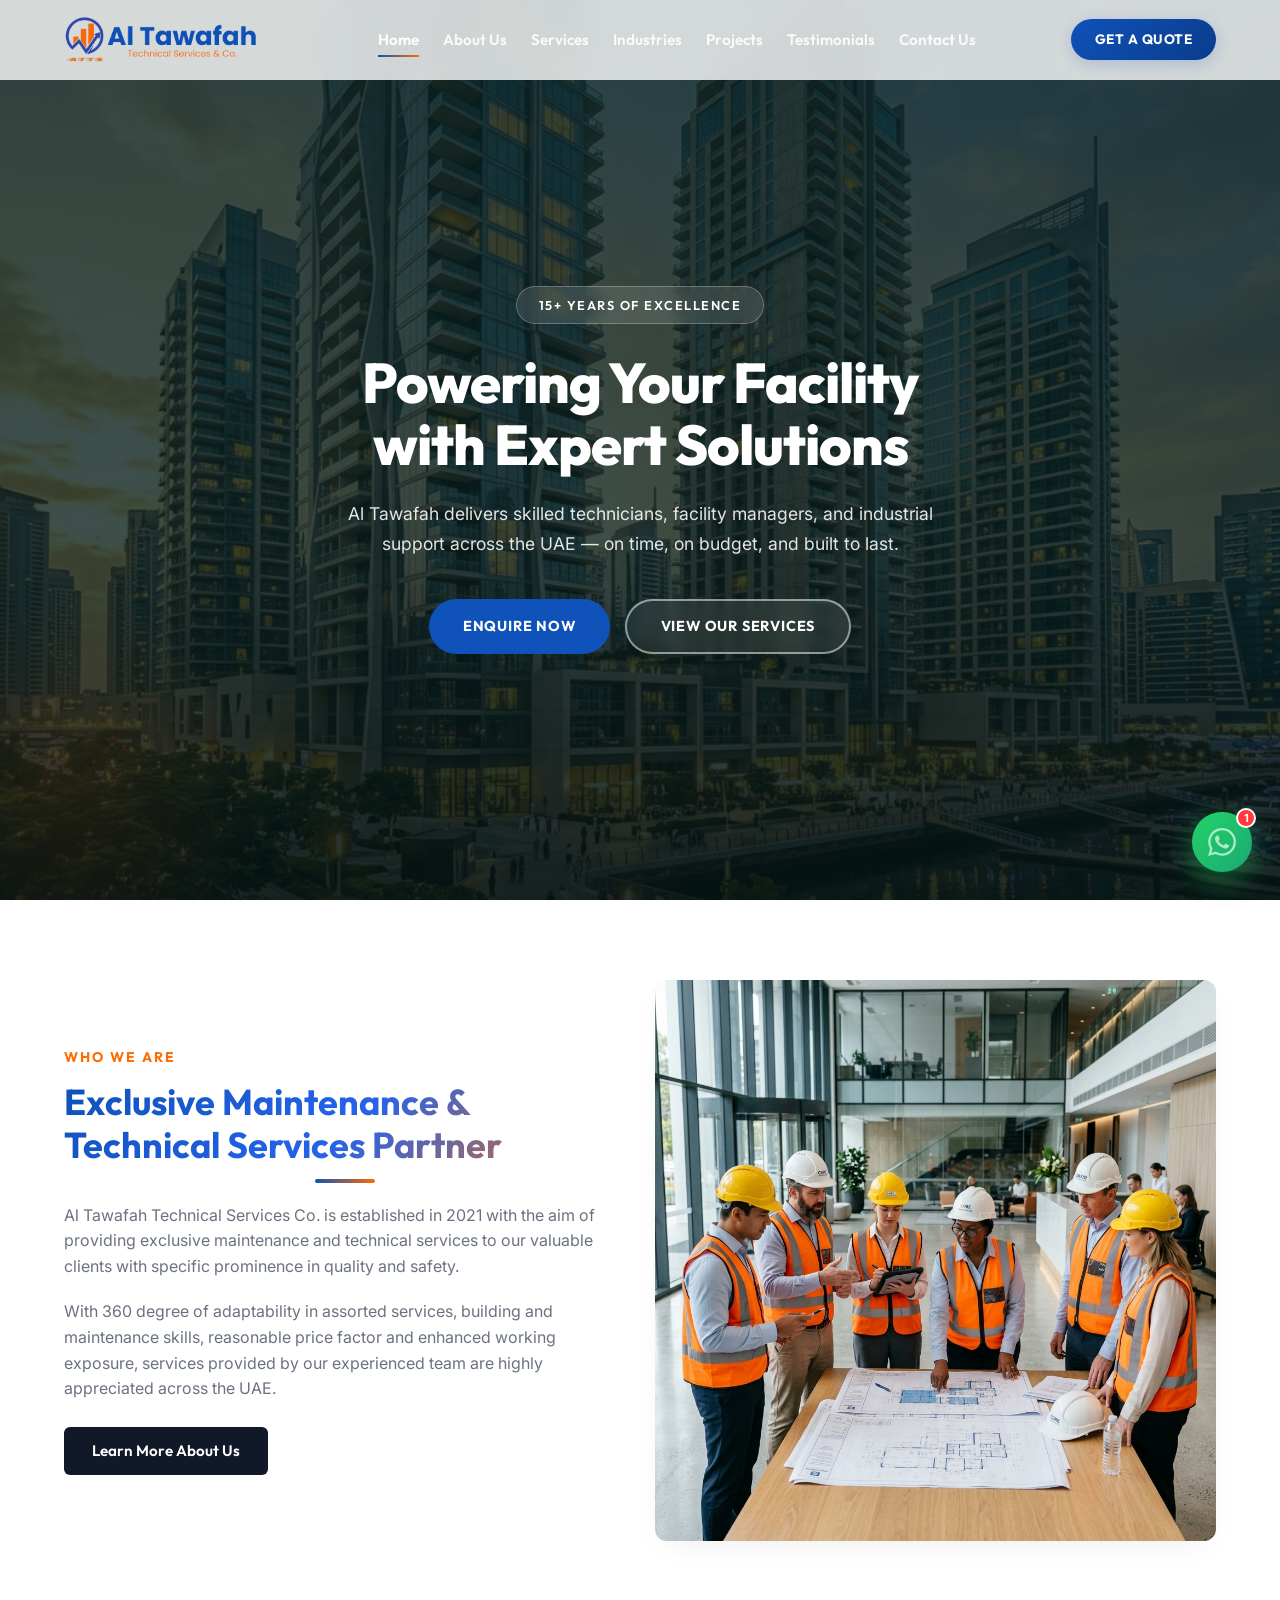
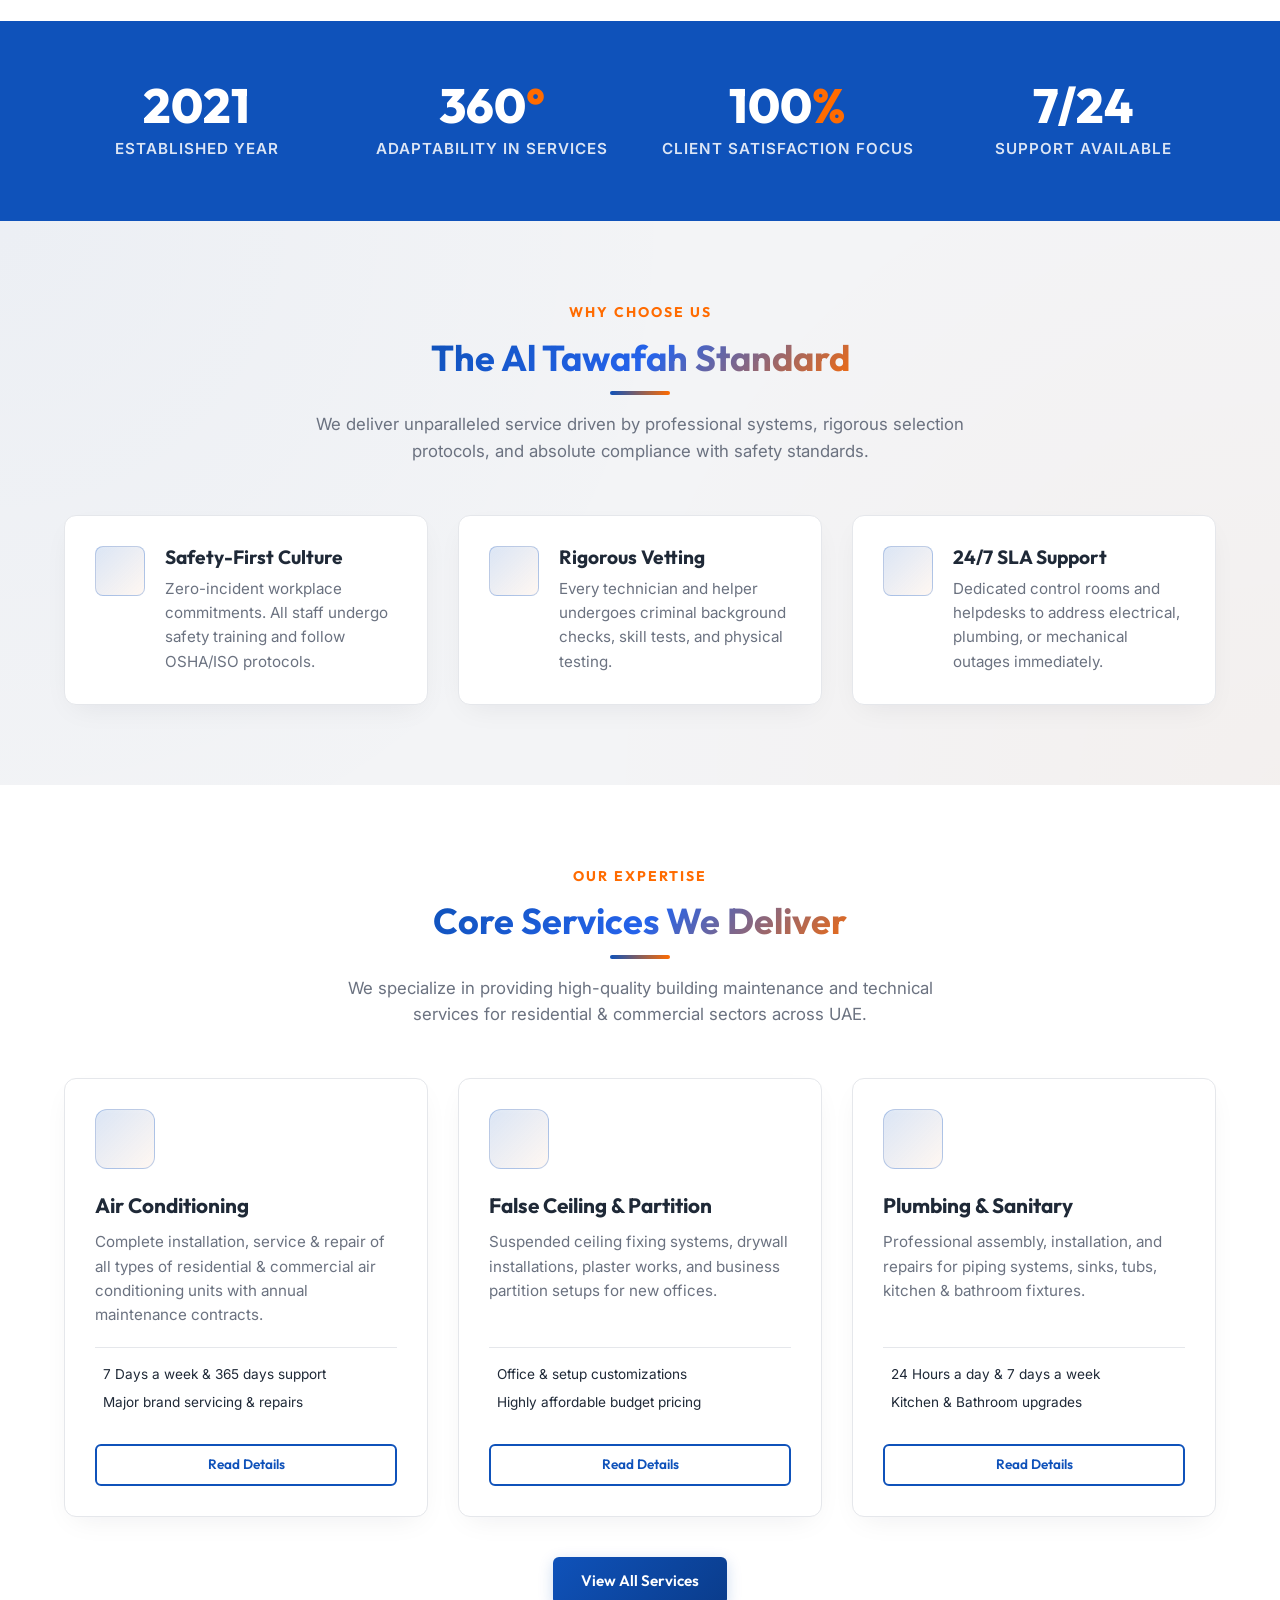
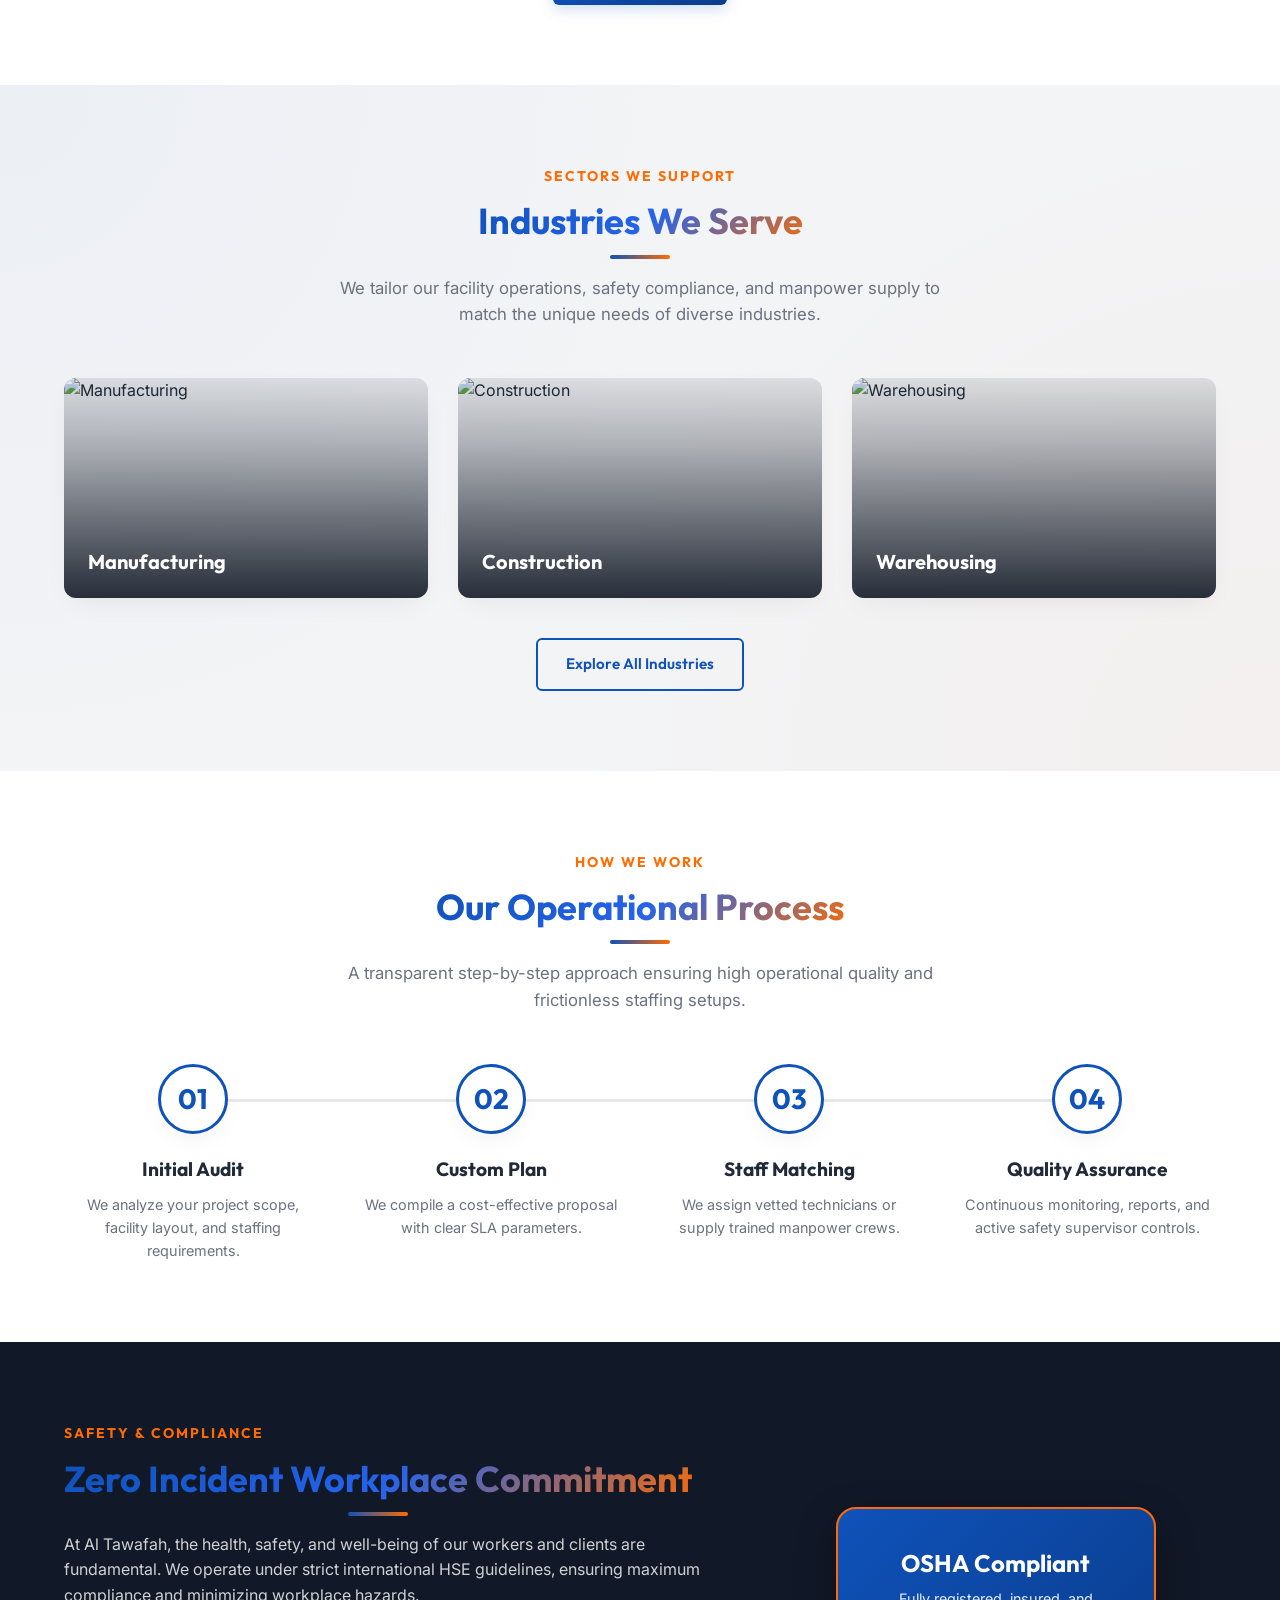
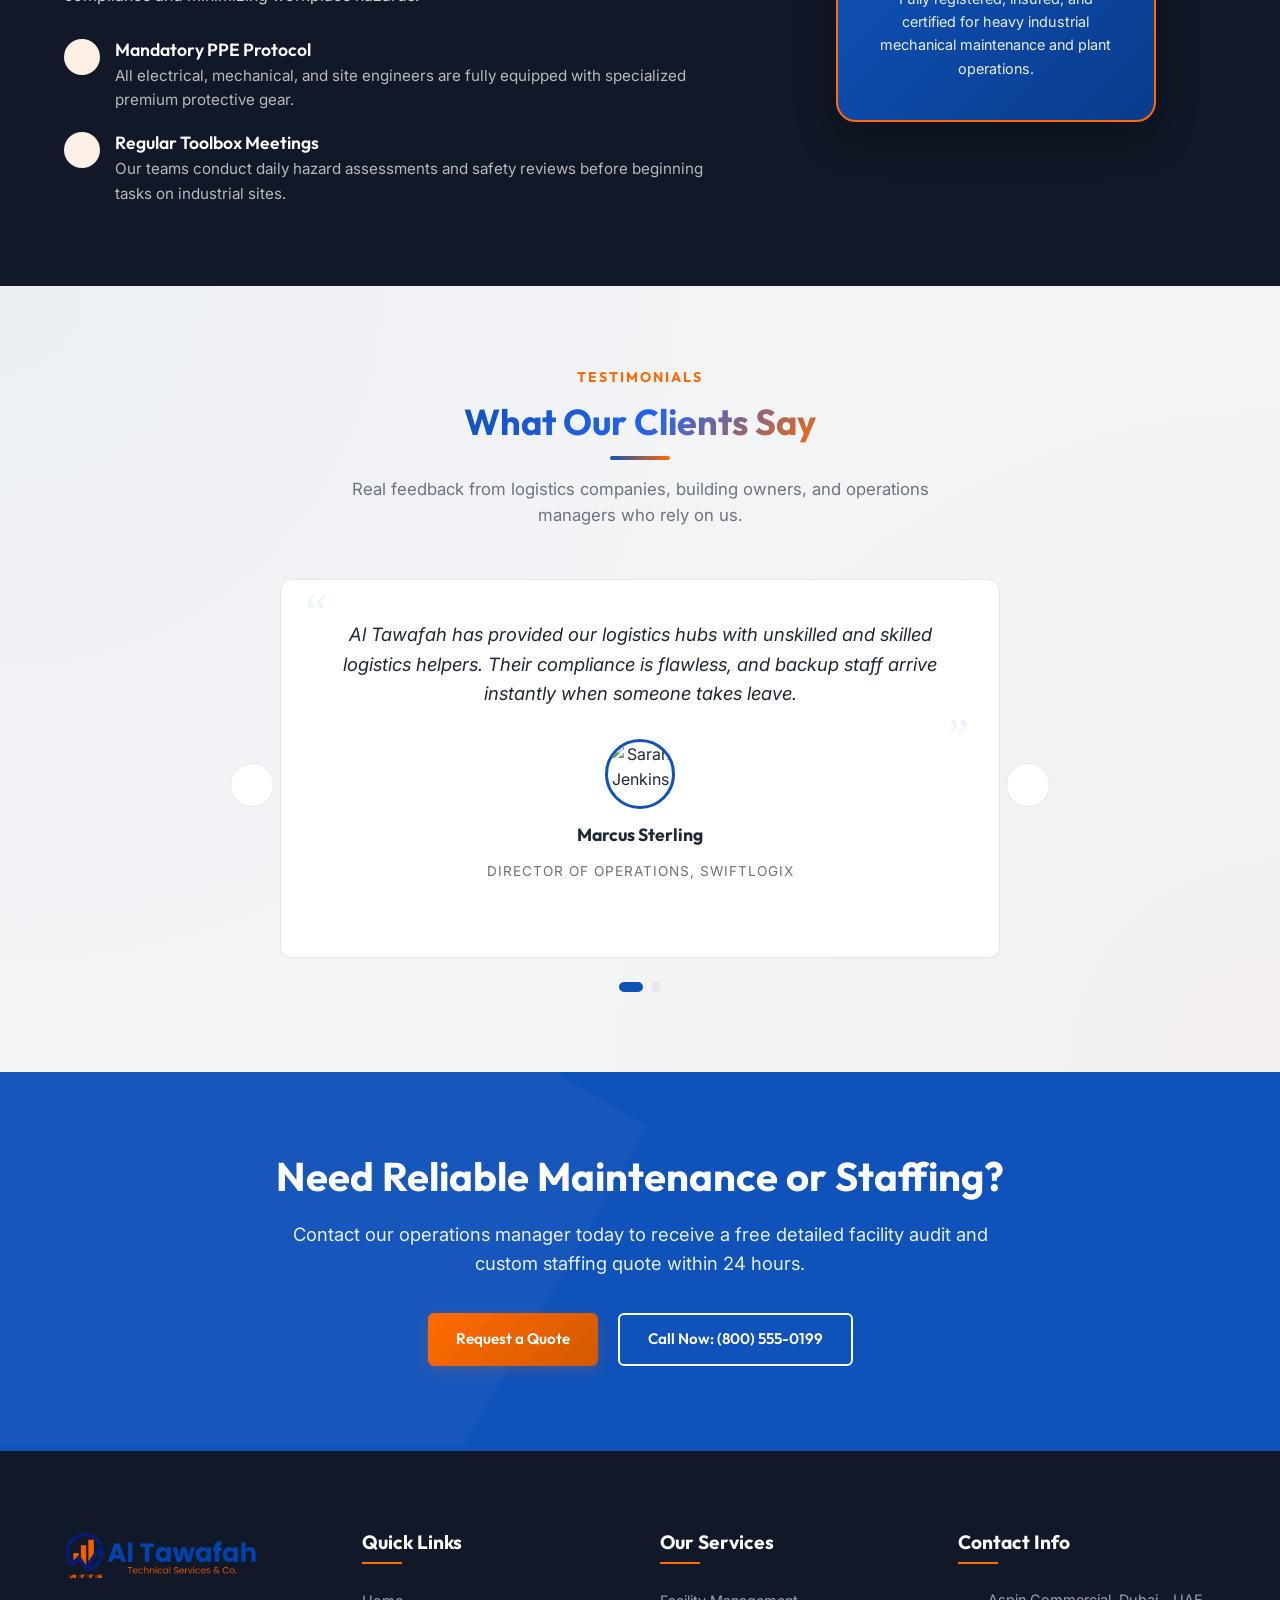
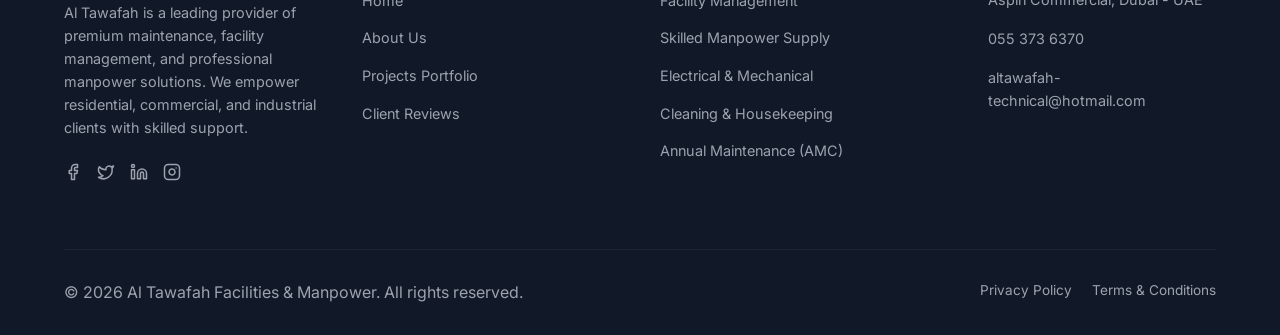
==== commit be3ca5b8: "Updated color scheme and fixed funs and whatsapp integrations" ====
--- a/index.html
+++ b/index.html
@@ -6,7 +6,8 @@
   <title>Al Tawafah | Premium Maintenance & Manpower Supply Solutions</title>
   <meta name="description" content="Al Tawafah provides high-quality facility management, skilled and unskilled manpower supply, industrial maintenance, electrical, HVAC, and cleaning services.">
   <link rel="stylesheet" href="css/style.css">
-  <link rel="icon" type="image/svg+xml" href="assets/logo.svg">
+  <link rel="icon" type="image/png" href="assets/images/favicon.png">
+  <link rel="apple-touch-icon" href="assets/images/favicon.png">
 </head>
 <body>
 
@@ -31,7 +32,7 @@
   <header class="header">
     <div class="container header-container">
       <a href="index.html" class="logo-wrapper">
-        <img src="assets/logo.svg" alt="Al Tawafah Logo" style="width:100%; height:100%;">
+        <img src="assets/images/logo.png" alt="Al Tawafah Logo">
       </a>
       
       <!-- Desktop Navigation -->
@@ -48,18 +49,14 @@
       </nav>
 
       <!-- Nav Actions -->
-      <!-- <div class="nav-actions">
-        <button class="theme-toggle" aria-label="Toggle Theme">
-          <i data-lucide="moon" class="moon-icon" style="width:20px; height:20px;"></i>
-          <i data-lucide="sun" class="sun-icon" style="width:20px; height:20px;"></i>
-        </button>
-        <a href="contact.html" class="btn btn-lime btn-sm btn-nav-cta">Get In Touch</a>
+      <div class="nav-actions">
+        <a href="contact.html" class="btn btn-primary btn-sm btn-nav-cta">Get a Quote</a>
         <button class="hamburger" aria-label="Toggle Mobile Menu">
           <span></span>
           <span></span>
           <span></span>
         </button>
-      </div> -->
+      </div>
     </div>
   </header>
 
@@ -421,7 +418,7 @@
         <!-- Col 1: Logo & Desc -->
         <div>
           <div class="footer-logo">
-            <img src="assets/logo.svg" alt="Al Tawafah Logo" style="filter: brightness(0) invert(1); width:100%; height:100%;">
+            <img src="assets/images/logo.png" alt="Al Tawafah Logo">
           </div>
           <p class="footer-desc">
             Al Tawafah is a leading provider of premium maintenance, facility management, and professional manpower solutions. We empower residential, commercial, and industrial clients with skilled support.
@@ -520,7 +517,7 @@
 
       <div class="wa-popup-footer">
         <a
-          href="https://wa.me/0553736370?text=Hello%20Al Tawafah!%20I%20would%20like%20to%20enquire%20about%20your%20services."
+          href="https://wa.me/971569698910?text=Hello%20Al%20Tawafah!%20I%20would%20like%20to%20enquire%20about%20your%20services."
           class="wa-start-btn"
           target="_blank"
           rel="noopener noreferrer"
@@ -544,10 +541,8 @@
       <svg class="wa-fab-icon wa-icon-close" width="20" height="20" viewBox="0 0 14 14" fill="none">
         <path d="M1 1l12 12M13 1L1 13" stroke="currentColor" stroke-width="2.5" stroke-linecap="round"/>
       </svg>
+      <span class="wa-notification-badge" id="waBadge">1</span>
     </button>
-
-    <!-- Notification Badge -->
-    <span class="wa-notification-badge" id="waBadge">1</span>
   </div>
 
   <a href="#" class="back-to-top" aria-label="Back to Top">
--- a/css/style.css
+++ b/css/style.css
@@ -259,18 +259,18 @@
   font-size: 0.85rem;
 }
 
-/* Lime (accent) Button - Brikly CTA style */
+/* Primary CTA Button (was lime, now brand blue) */
 .btn-lime {
-  background-color: #ADFF2F;
-  color: #111827;
+  background-color: var(--primary);
+  color: #FFFFFF;
   font-weight: 700;
   letter-spacing: 0.5px;
 }
 
 .btn-lime:hover {
-  background-color: #9AE620;
+  background-color: var(--primary-dark);
   transform: translateY(-2px);
-  box-shadow: 0 6px 20px rgba(173, 255, 47, 0.35);
+  box-shadow: 0 6px 20px rgba(15, 82, 186, 0.35);
 }
 
 /* Ghost Button (dark translucent outline) */
@@ -389,11 +389,11 @@
 
 .header:not(.scrolled) .nav-link:hover,
 .header:not(.scrolled) .nav-link.active {
-  color: #ADFF2F;
+  color: #FFFFFF;
 }
 
 .header:not(.scrolled) .nav-link::after {
-  background-color: #ADFF2F;
+  background-color: var(--primary-light);
 }
 
 .header:not(.scrolled) .hamburger span {
@@ -417,6 +417,15 @@
   align-items: center;
   height: 50px;
   width: 220px;
+}
+
+.logo-wrapper img {
+  max-height: 48px;
+  max-width: 100%;
+  width: auto;
+  height: auto;
+  object-fit: contain;
+  display: block;
 }
 
 .nav {
@@ -591,12 +600,14 @@
   z-index: 1040;
   opacity: 0;
   visibility: hidden;
+  pointer-events: none;
   transition: var(--transition);
 }
 
 .drawer-overlay.active {
   opacity: 1;
   visibility: visible;
+  pointer-events: auto;
 }
 
 @media (min-width: 992px) {
@@ -695,8 +706,8 @@
 }
 
 @keyframes badgePulse {
-  0%, 100% { box-shadow: 0 0 0 0 rgba(173, 255, 47, 0.15); }
-  50% { box-shadow: 0 0 0 8px rgba(173, 255, 47, 0); }
+  0%, 100% { box-shadow: 0 0 0 0 rgba(15, 82, 186, 0.25); }
+  50% { box-shadow: 0 0 0 8px rgba(15, 82, 186, 0); }
 }
 
 .hero-title {
@@ -714,7 +725,7 @@
 }
 
 .hero-title span {
-  color: #ADFF2F;
+  color: var(--primary-light);
 }
 
 .hero-desc {
@@ -925,6 +936,7 @@
   height: 100%;
   background: linear-gradient(to top, rgba(17, 24, 37, 0.9) 0%, rgba(17, 24, 37, 0.3) 70%, rgba(17, 24, 37, 0.1) 100%);
   z-index: 1;
+  pointer-events: none;
   transition: var(--transition);
 }
 
@@ -1036,6 +1048,7 @@
 .process-step {
   text-align: center;
   position: relative;
+  z-index: 2;
 }
 
 .step-number {
@@ -1812,14 +1825,17 @@
   height: 50px;
   width: 200px;
   margin-bottom: 20px;
-}
-
-.footer-logo svg text {
-  fill: #FFFFFF !important;
-}
-
-.footer-logo svg g path:nth-child(2) {
-  fill: #FFFFFF !important;
+  display: flex;
+  align-items: center;
+}
+
+.footer-logo img {
+  max-height: 48px;
+  max-width: 100%;
+  width: auto;
+  height: auto;
+  object-fit: contain;
+  display: block;
 }
 
 .footer-desc {
@@ -1911,8 +1927,8 @@
    ========================================== */
 .back-to-top {
   position: fixed;
-  bottom: 30px;
-  right: 30px;
+  bottom: 100px;
+  right: 28px;
   width: 46px;
   height: 46px;
   border-radius: 50%;
@@ -1922,15 +1938,17 @@
   display: flex;
   align-items: center;
   justify-content: center;
-  z-index: 999;
+  z-index: 9980;
   opacity: 0;
   visibility: hidden;
+  pointer-events: none;
   transition: var(--transition);
 }
 
 .back-to-top.active {
   opacity: 1;
   visibility: visible;
+  pointer-events: auto;
 }
 
 .back-to-top:hover {
@@ -2096,6 +2114,7 @@
   width: 0;
   height: 4px;
   background: linear-gradient(90deg, var(--primary) 0%, var(--secondary) 100%);
+  pointer-events: none;
   transition: var(--transition);
 }
 
@@ -2215,6 +2234,11 @@
   flex-direction: column;
   align-items: flex-end;
   gap: 12px;
+  pointer-events: none;
+}
+
+.wa-widget > * {
+  pointer-events: auto;
 }
 
 /* ---- Floating Action Button ---- */
@@ -2367,8 +2391,8 @@
   width: 7px;
   height: 7px;
   border-radius: 50%;
-  background: #ADFF2F;
-  box-shadow: 0 0 6px #ADFF2F;
+  background: #4ade80;
+  box-shadow: 0 0 6px #4ade80;
   animation: statusBlink 2s ease infinite;
 }
 
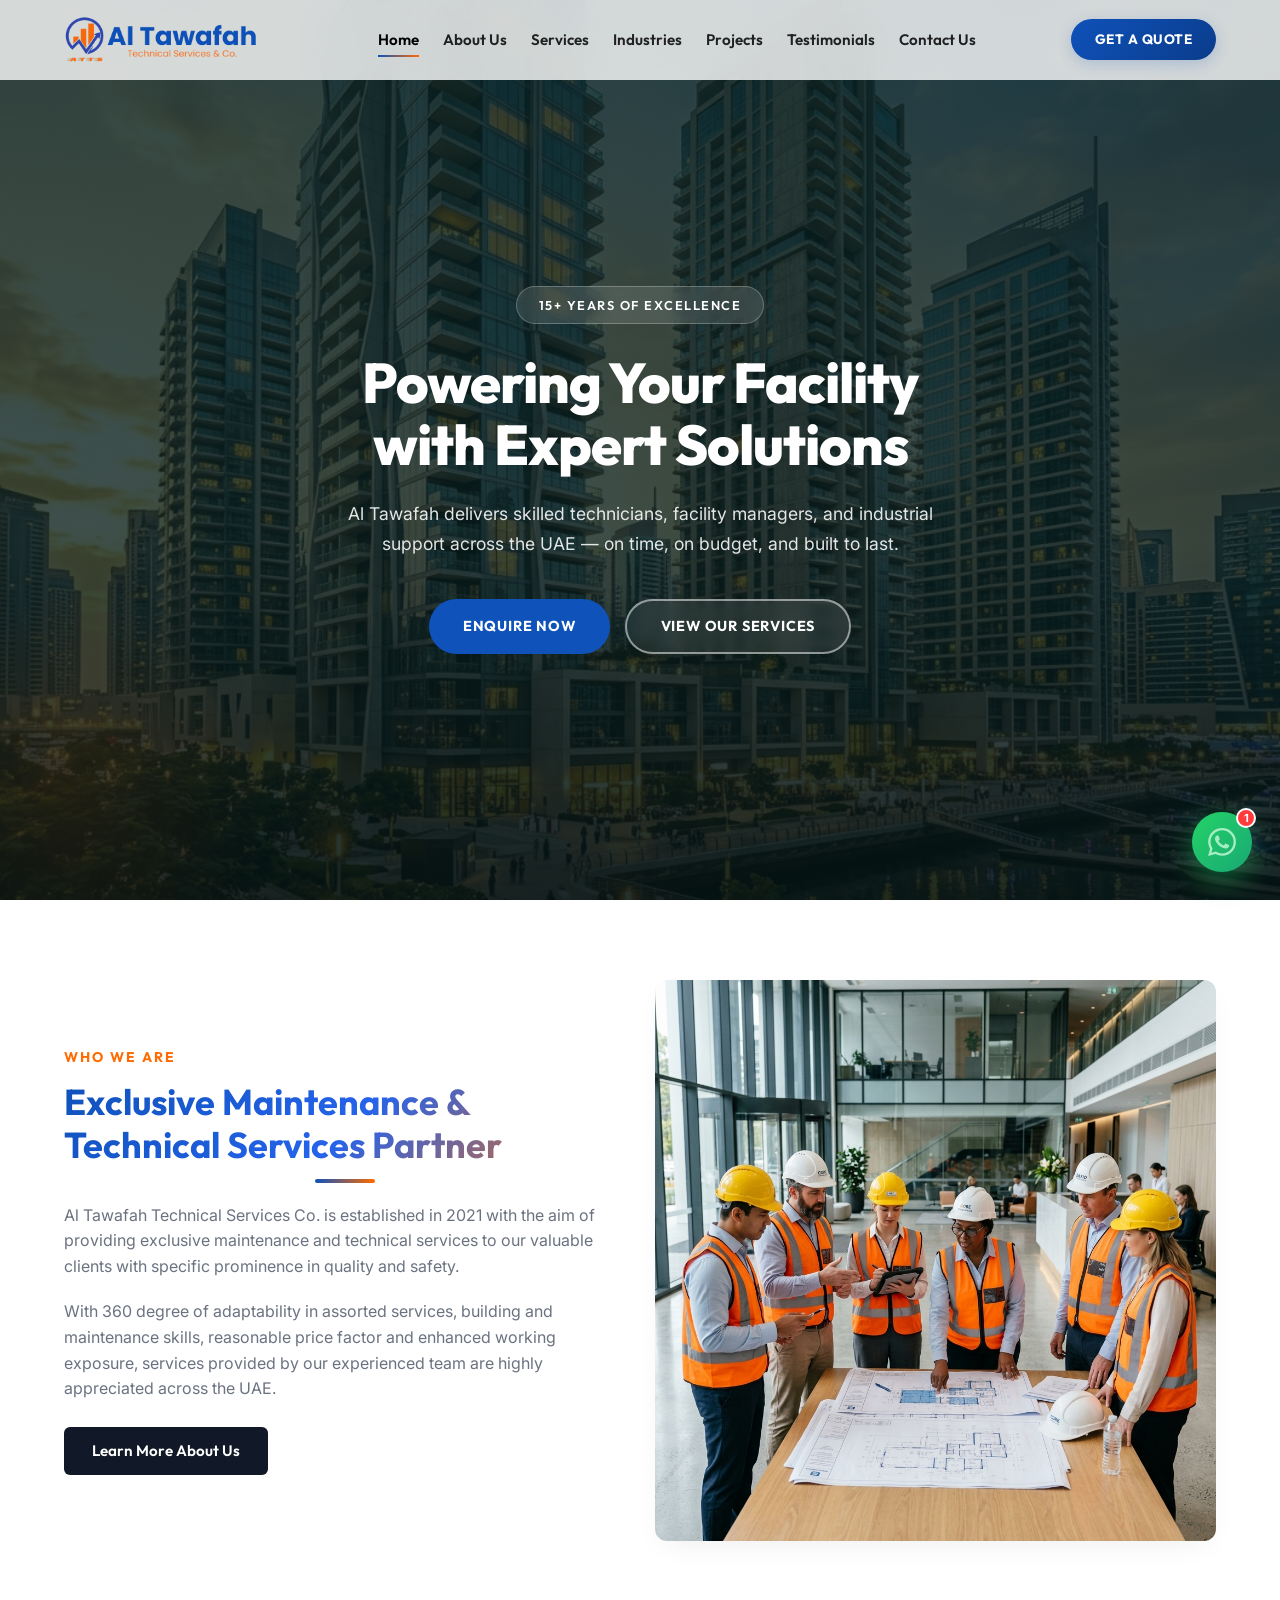
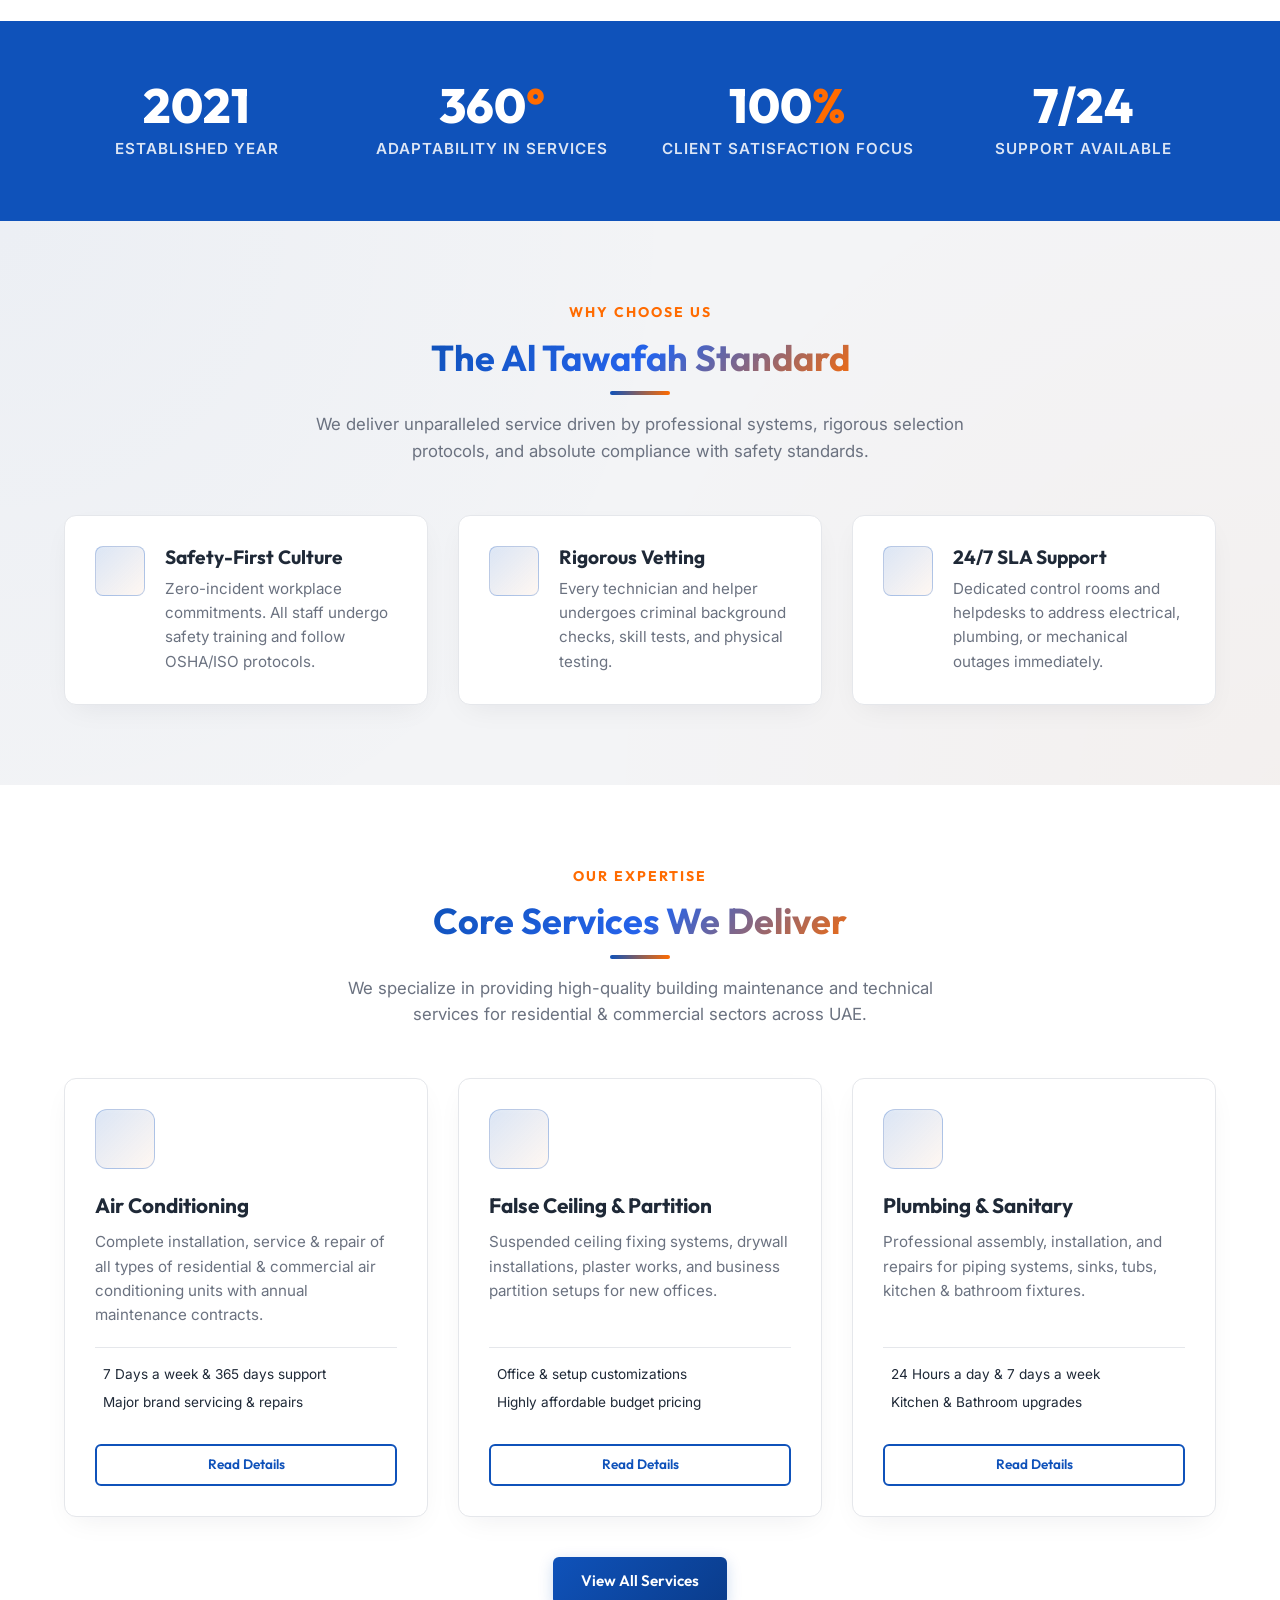
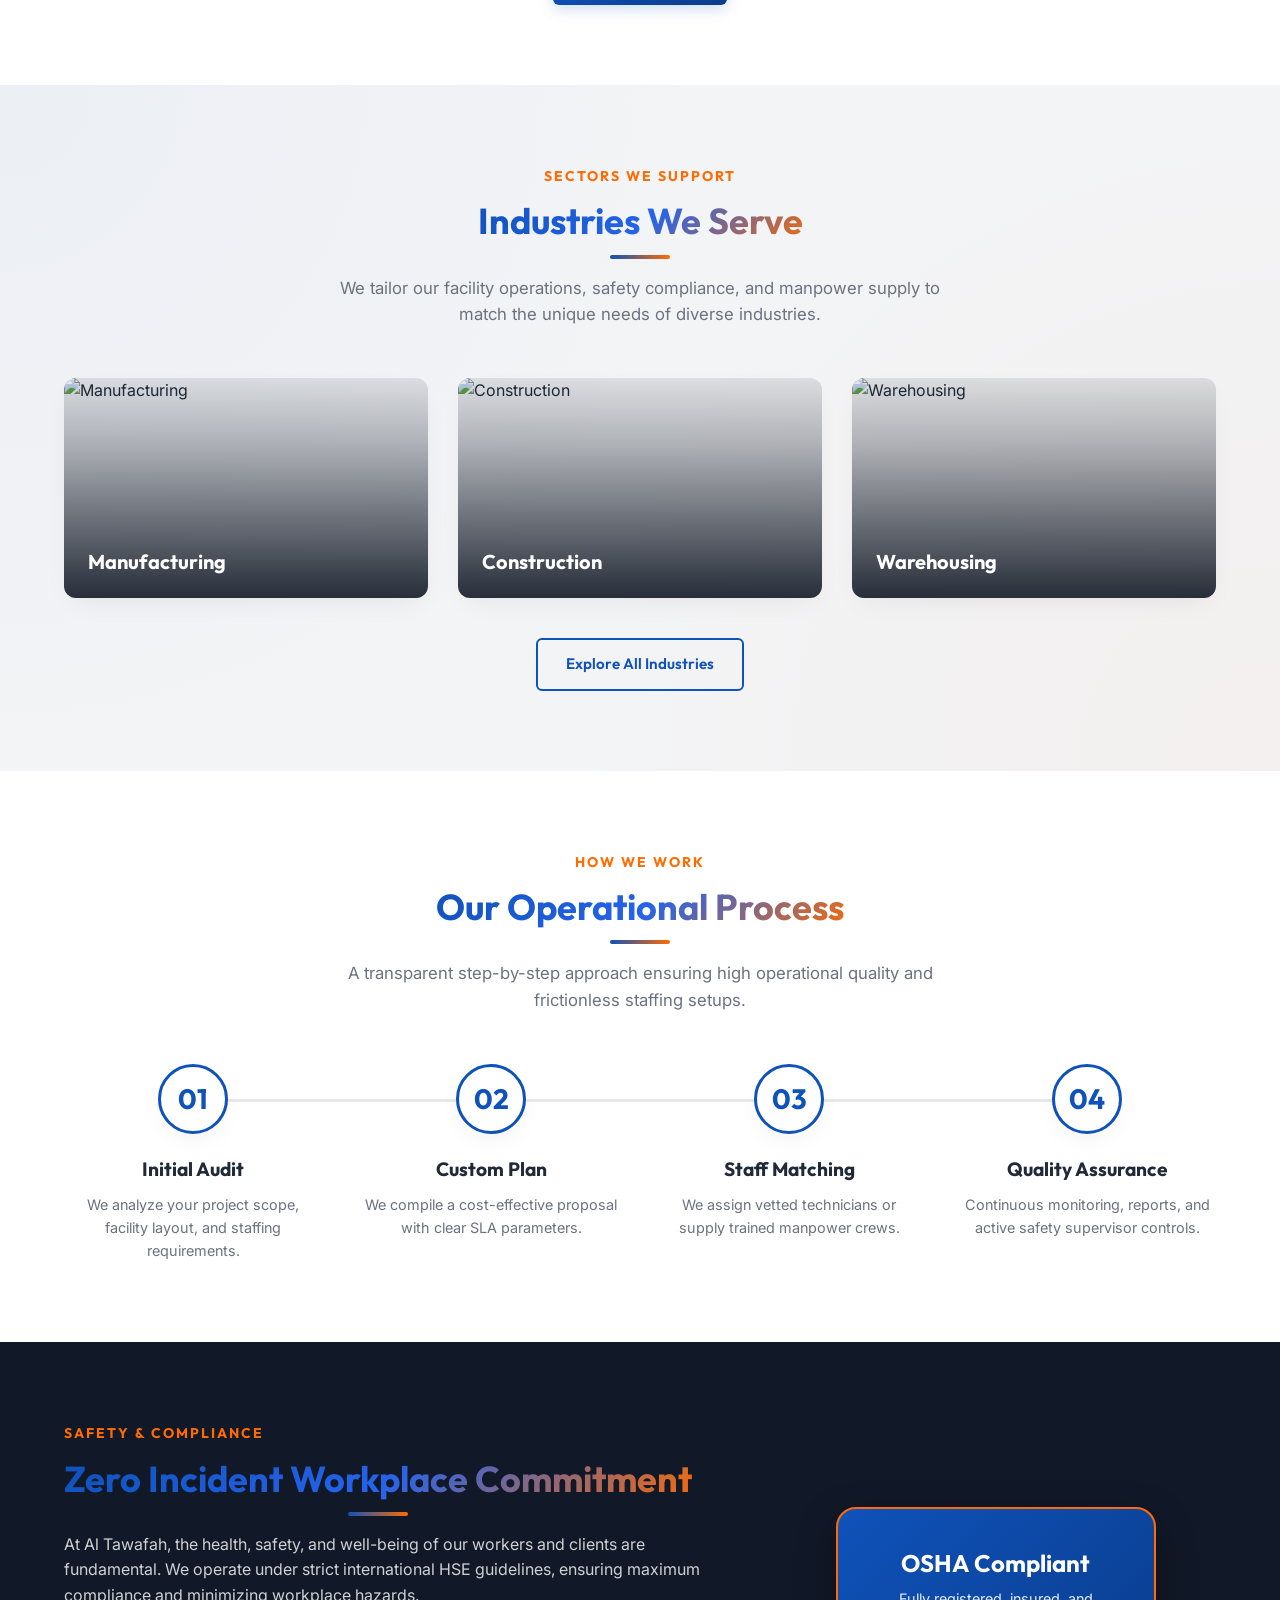
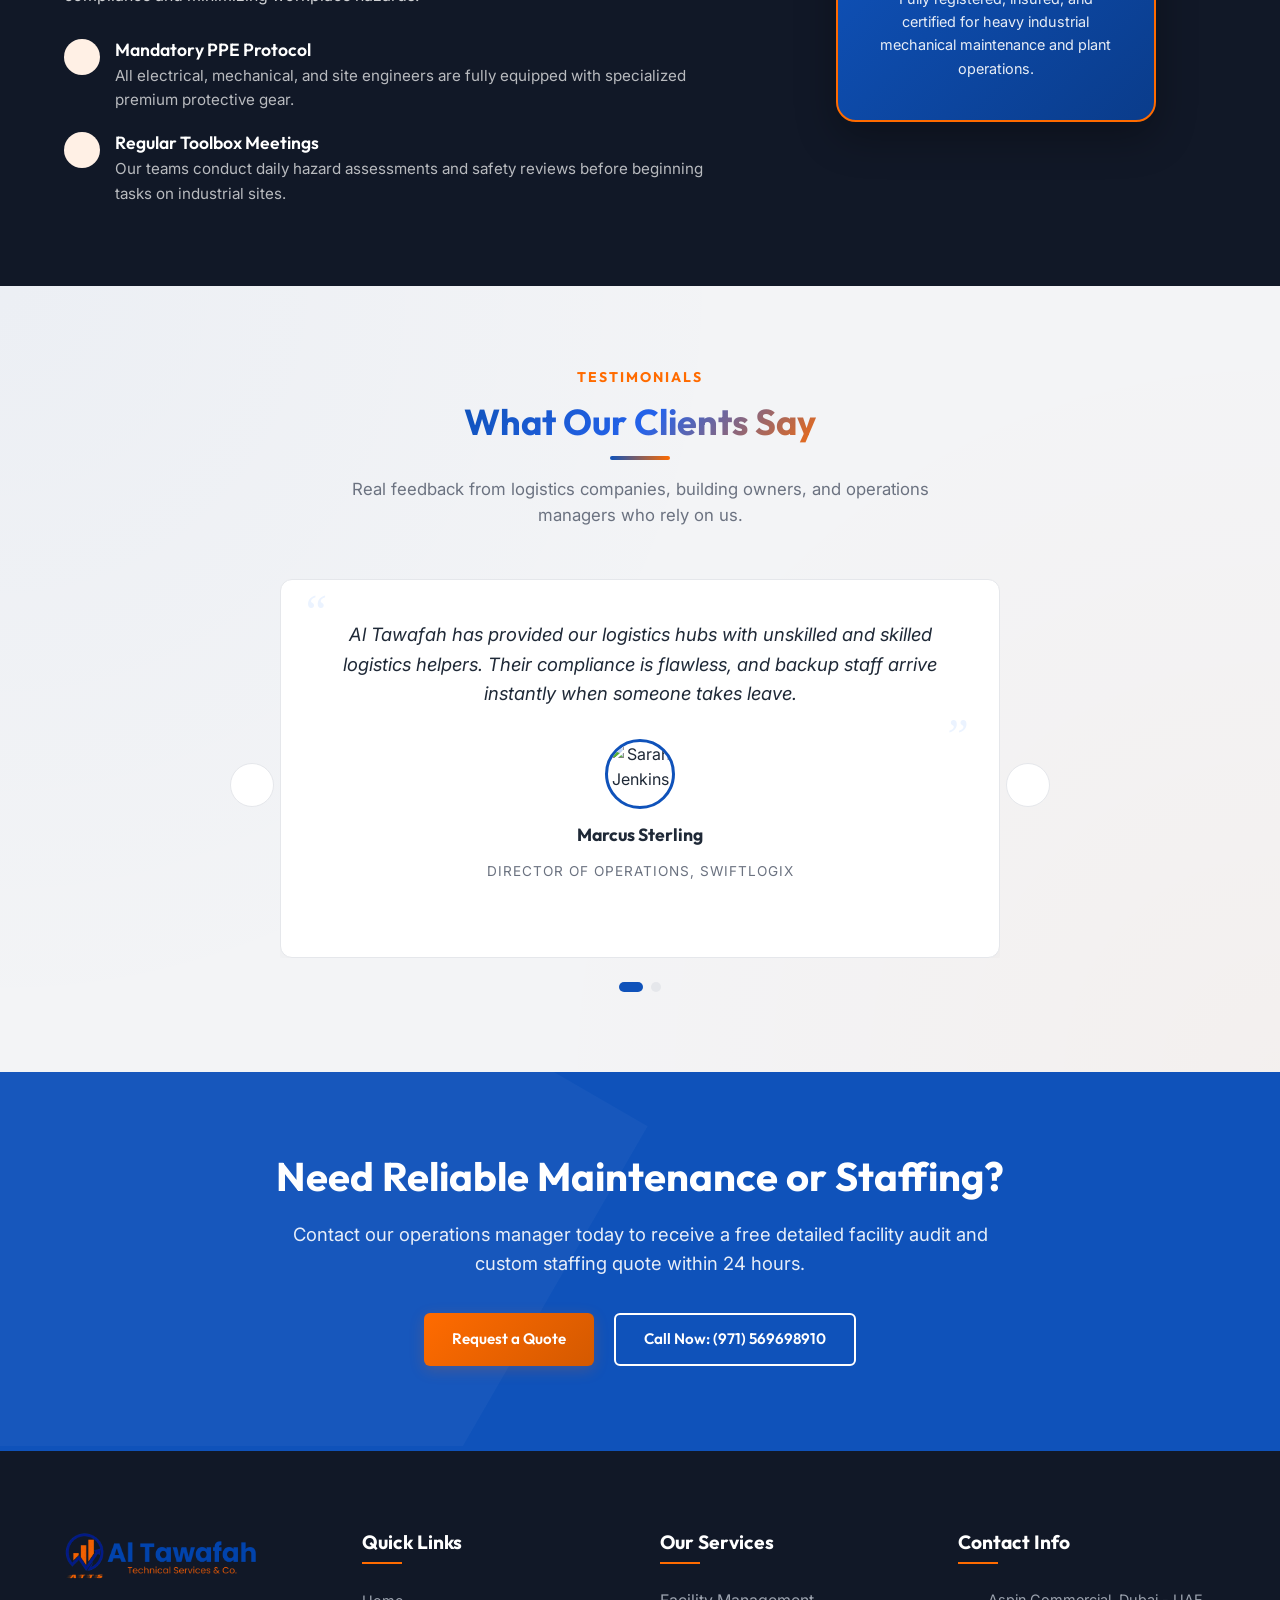
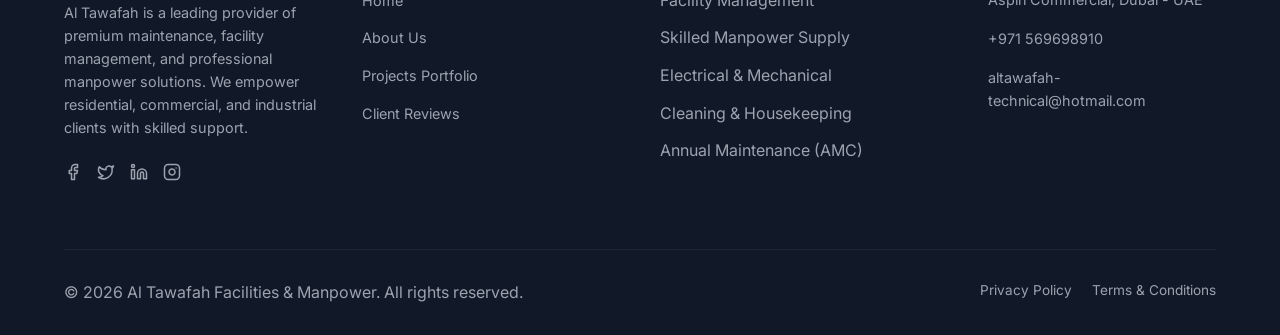
==== commit b4533287: "Updated small bugs and changes to the website" ====
--- a/index.html
+++ b/index.html
@@ -405,7 +405,7 @@
         <p class="cta-desc">Contact our operations manager today to receive a free detailed facility audit and custom staffing quote within 24 hours.</p>
         <div class="cta-buttons">
           <a href="contact.html" class="btn btn-secondary">Request a Quote</a>
-          <a href="tel:+0553736370" class="btn btn-outline" style="border-color:#FFFFFF; color:#FFFFFF;">Call Now: (800) 555-0199</a>
+          <a href="tel:+0553736370" class="btn btn-outline" style="border-color:#FFFFFF; color:#FFFFFF;">Call Now: (971) 569698910</a>
         </div>
       </div>
     </div>
@@ -446,11 +446,11 @@
         <div>
           <h3 class="footer-title">Our Services</h3>
           <ul class="footer-links">
-            <li><a href="services.html">Facility Management</a></li>
-            <li><a href="services.html">Skilled Manpower Supply</a></li>
-            <li><a href="services.html">Electrical &amp; Mechanical</a></li>
-            <li><a href="services.html">Cleaning &amp; Housekeeping</a></li>
-            <li><a href="services.html">Annual Maintenance (AMC)</a></li>
+            <li>Facility Management</a></li>
+            <li>Skilled Manpower Supply</a></li>
+            <li>Electrical &amp; Mechanical</a></li>
+            <li>Cleaning &amp; Housekeeping</a></li>
+            <li>Annual Maintenance (AMC)</a></li>
           </ul>
         </div>
 
@@ -463,7 +463,7 @@
           </div>
           <div class="footer-contact-item">
             <i data-lucide="phone" style="width:18px; height:18px;"></i>
-            <a href="tel:+0553736370">055 373 6370</a>
+            <a href="tel:+971 569698910">+971 569698910</a>
           </div>
           <div class="footer-contact-item">
             <i data-lucide="mail" style="width:18px; height:18px;"></i>
--- a/css/style.css
+++ b/css/style.css
@@ -72,6 +72,9 @@
   line-height: 1.6;
   transition: background-color 0.3s, color 0.3s;
   overflow-x: hidden;
+  display: flex;
+  flex-direction: column;
+  min-height: 100vh;
 }
 
 h1, h2, h3, h4, h5, h6 {
@@ -122,6 +125,7 @@
 
 .section {
   padding: 80px 0;
+  overflow: hidden;
 }
 
 .section-bg {
@@ -382,27 +386,27 @@
   height: 70px;
 }
 
-/* When header is transparent (over hero), make nav links white */
+/* When header is transparent (over hero), make nav links black */
 .header:not(.scrolled) .nav-link {
-  color: rgba(255, 255, 255, 0.9);
+  color: rgba(0, 0, 0, 0.85);
 }
 
 .header:not(.scrolled) .nav-link:hover,
 .header:not(.scrolled) .nav-link.active {
-  color: #FFFFFF;
+  color: #000000;
 }
 
 .header:not(.scrolled) .nav-link::after {
-  background-color: var(--primary-light);
+  background-color: var(--primary);
 }
 
 .header:not(.scrolled) .hamburger span {
-  background-color: #FFFFFF;
+  background-color: #000000;
 }
 
 .header:not(.scrolled) .theme-toggle {
-  background-color: rgba(255,255,255,0.1);
-  color: #FFFFFF;
+  background-color: rgba(0,0,0,0.06);
+  color: #000000;
 }
 
 .header-container {
@@ -1812,6 +1816,7 @@
   color: #9CA3AF;
   padding: 80px 0 30px 0;
   border-top: 5px solid var(--primary);
+  margin-top: auto;
 }
 
 .footer-grid {
@@ -2051,6 +2056,22 @@
 }
 body.dark-theme .header {
   background: rgba(11, 15, 25, 0.8) !important;
+}
+
+/* Dark mode: restore white nav links */
+body.dark-theme .header:not(.scrolled) .nav-link {
+  color: rgba(255, 255, 255, 0.9);
+}
+body.dark-theme .header:not(.scrolled) .nav-link:hover,
+body.dark-theme .header:not(.scrolled) .nav-link.active {
+  color: #FFFFFF;
+}
+body.dark-theme .header:not(.scrolled) .hamburger span {
+  background-color: #FFFFFF;
+}
+body.dark-theme .header:not(.scrolled) .theme-toggle {
+  background-color: rgba(255, 255, 255, 0.1);
+  color: #FFFFFF;
 }
 
 /* 2. Headline Text Gradients */
